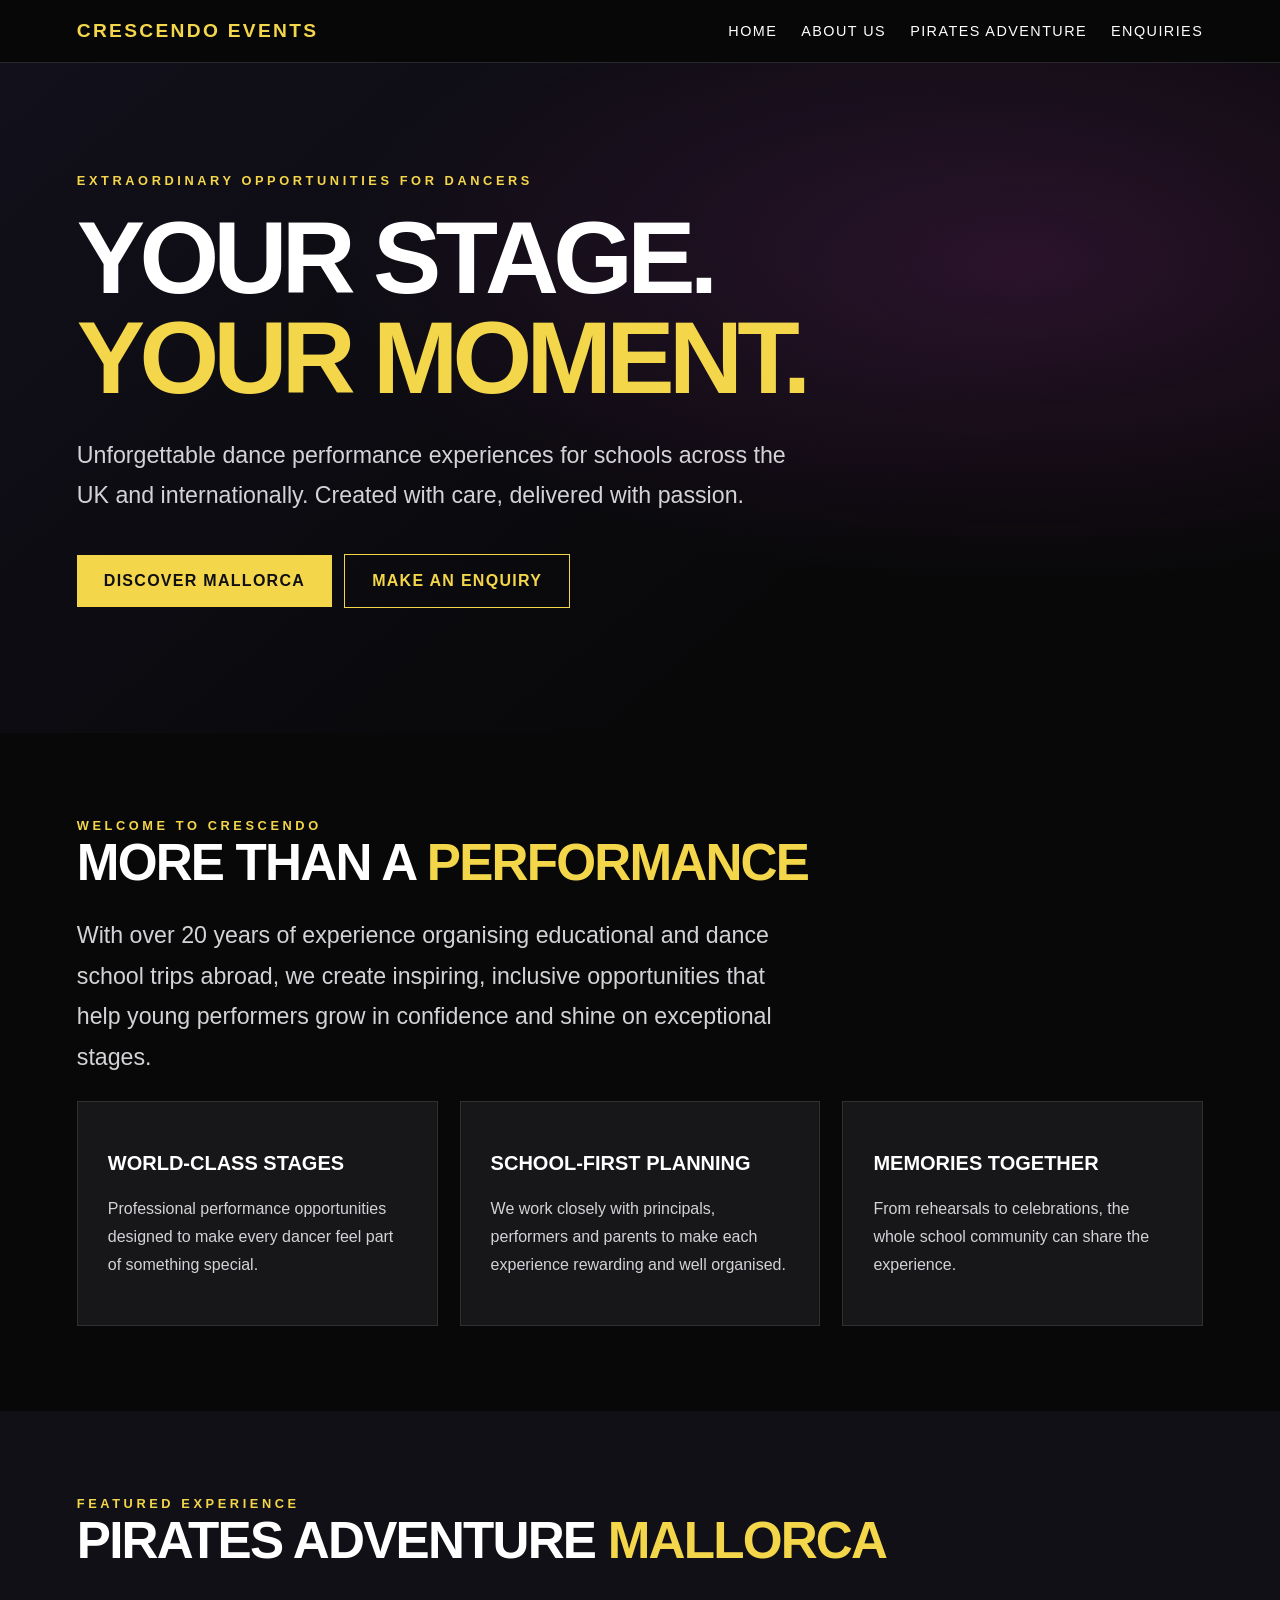
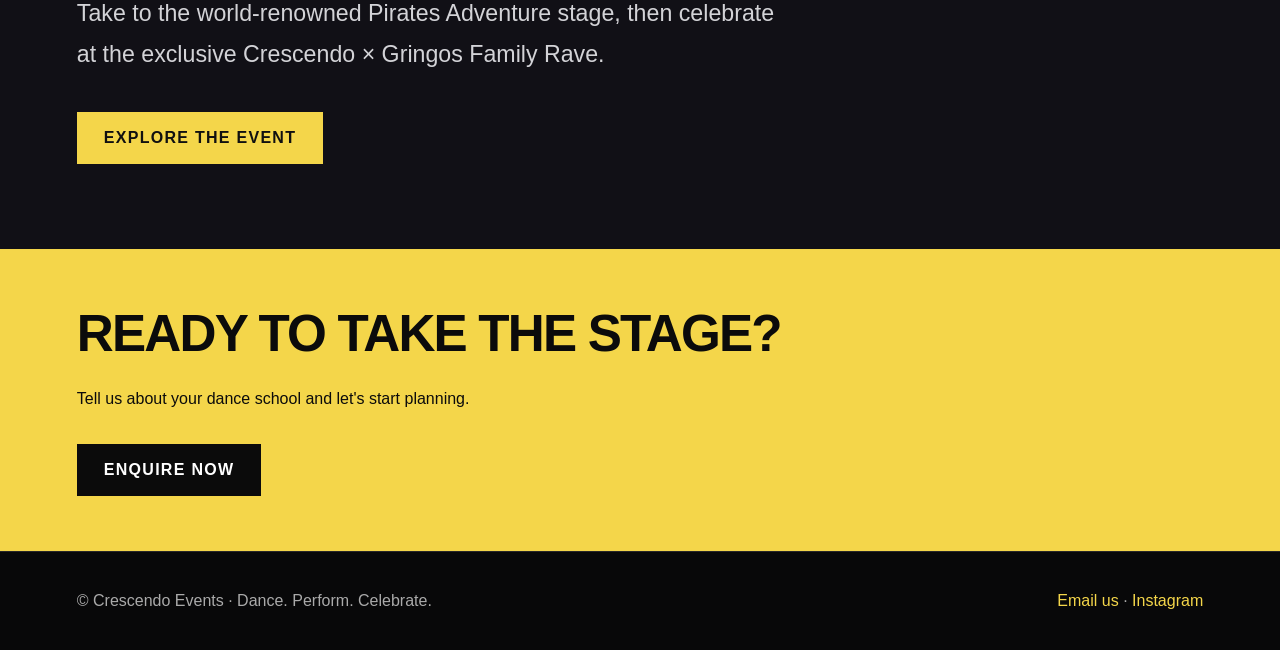
==== index.html @ 1ffa6a4c "Add Crescendo Events website: index.html" ====
<!doctype html><html lang="en"><head><meta charset="utf-8"><meta name="viewport" content="width=device-width,initial-scale=1"><meta name="description" content="Crescendo Events creates exceptional international dance performance experiences."><title>Home | Crescendo Events</title><link rel="stylesheet" href="style.css"></head><body><header><a class="brand" href="index.html">CRESCENDO EVENTS</a><nav><a href="index.html">Home</a><a href="about.html">About us</a><a href="pirates.html">Pirates Adventure</a><a href="enquiries.html">Enquiries</a></nav></header><main><div class="hero"><div class="inner"><div class="eyebrow">Extraordinary opportunities for dancers</div><h1>YOUR STAGE.<br><span class="gold">YOUR MOMENT.</span></h1><p class="lead">Unforgettable dance performance experiences for schools across the UK and internationally. Created with care, delivered with passion.</p><a class="button" href="pirates.html">Discover Mallorca</a><a class="button outline" href="enquiries.html">Make an enquiry</a></div></div><section><div class="inner"><div class="eyebrow">Welcome to Crescendo</div><h2>More than a <span class="gold">performance</span></h2><p class="lead">With over 20 years of experience organising educational and dance school trips abroad, we create inspiring, inclusive opportunities that help young performers grow in confidence and shine on exceptional stages.</p><div class="grid"><div class="tile"><h3>World-class stages</h3><p>Professional performance opportunities designed to make every dancer feel part of something special.</p></div><div class="tile"><h3>School-first planning</h3><p>We work closely with principals, performers and parents to make each experience rewarding and well organised.</p></div><div class="tile"><h3>Memories together</h3><p>From rehearsals to celebrations, the whole school community can share the experience.</p></div></div></div></section><section style="background:#111016"><div class="inner"><div class="eyebrow">Featured experience</div><h2>Pirates Adventure <span class="gold">Mallorca</span></h2><p class="lead">Take to the world-renowned Pirates Adventure stage, then celebrate at the exclusive Crescendo × Gringos Family Rave.</p><a class="button" href="pirates.html">Explore the event</a></div></section><div class="strip"><div class="inner"><h2>Ready to take the stage?</h2><p>Tell us about your dance school and let's start planning.</p><a class="button" href="enquiries.html">Enquire now</a></div></div></main><footer><span>© Crescendo Events · Dance. Perform. Celebrate.</span><span><a href="mailto:crescendoeventsinfo@gmail.com">Email us</a> · <a href="https://www.instagram.com/_crescendoevents/">Instagram</a></span></footer></body></html>
---- style.css ----
:root{--gold:#f4d64a;--bg:#080809;--card:#17171a;--muted:#b6b6bc}*{box-sizing:border-box}html{scroll-behavior:smooth}body{margin:0;background:var(--bg);color:#fff;font-family:Arial,Helvetica,sans-serif}a{color:inherit;text-decoration:none}header{position:sticky;top:0;z-index:10;background:#080809ed;border-bottom:1px solid #ffffff22;display:flex;justify-content:space-between;align-items:center;padding:20px 6%;gap:20px}header .brand{font-weight:900;letter-spacing:.12em;font-size:1.2rem;color:var(--gold)}nav{display:flex;flex-wrap:wrap;gap:24px}nav a{font-size:.9rem;text-transform:uppercase;letter-spacing:.1em}nav a:hover{color:var(--gold)}main{min-height:70vh}.hero{padding:110px 6% 125px;background:radial-gradient(ellipse at 80% 30%,#6b276b55,transparent 48%),linear-gradient(140deg,#12101b,#080809 70%)}.eyebrow{font-size:.8rem;letter-spacing:.28em;text-transform:uppercase;color:var(--gold);font-weight:700}h1{font-size:clamp(3.2rem,8vw,7rem);line-height:.98;text-transform:uppercase;letter-spacing:-.055em;margin:20px 0 26px;max-width:1000px}h2{font-size:clamp(2rem,4vw,3.6rem);text-transform:uppercase;letter-spacing:-.035em;margin:0 0 22px}h3{text-transform:uppercase;font-size:1.25rem}p{line-height:1.75;color:#d3d3d7}p.lead{font-size:clamp(1.15rem,2vw,1.45rem);max-width:720px}.gold{color:var(--gold)}.button{display:inline-block;padding:17px 27px;background:var(--gold);color:#101010;font-weight:800;text-transform:uppercase;letter-spacing:.08em;margin:15px 12px 0 0}.button.outline{background:transparent;border:1px solid var(--gold);color:var(--gold)}section{padding:85px 6%}.inner{max-width:1200px;margin:auto}.grid{display:grid;grid-template-columns:repeat(3,minmax(0,1fr));gap:22px}.grid.two{grid-template-columns:repeat(2,minmax(0,1fr))}.tile{background:var(--card);border:1px solid #ffffff1b;padding:30px;min-height:190px}.tile strong{color:var(--gold)}.strip{background:var(--gold);color:#0b0b0b;padding:55px 6%}.strip h2,.strip p{color:#0b0b0b}.strip .button{background:#0b0b0b;color:white}.muted{color:var(--muted)}footer{padding:40px 6%;border-top:1px solid #ffffff20;display:flex;justify-content:space-between;flex-wrap:wrap;gap:20px;color:#aaa}footer a{color:var(--gold)}.form{max-width:760px}.field{display:flex;flex-direction:column;gap:8px;margin:0 0 22px}.field label{font-weight:bold}.field input,.field select,.field textarea{background:#18181b;border:1px solid #5a5a5f;border-radius:0;padding:15px;color:white;font:inherit;width:100%}.field textarea{min-height:140px}.small{font-size:.85rem}.step{font-size:2.2rem;color:var(--gold);font-weight:900}details{padding:20px 0;border-bottom:1px solid #ffffff30}summary{cursor:pointer;font-weight:700}details p{margin-bottom:0}@media(max-width:750px){header{display:block;padding:18px 5%}nav{margin-top:18px;gap:14px}nav a{font-size:.75rem}.hero{padding:80px 5%}section{padding:65px 5%}.grid,.grid.two{grid-template-columns:1fr}h1{font-size:3.5rem}}
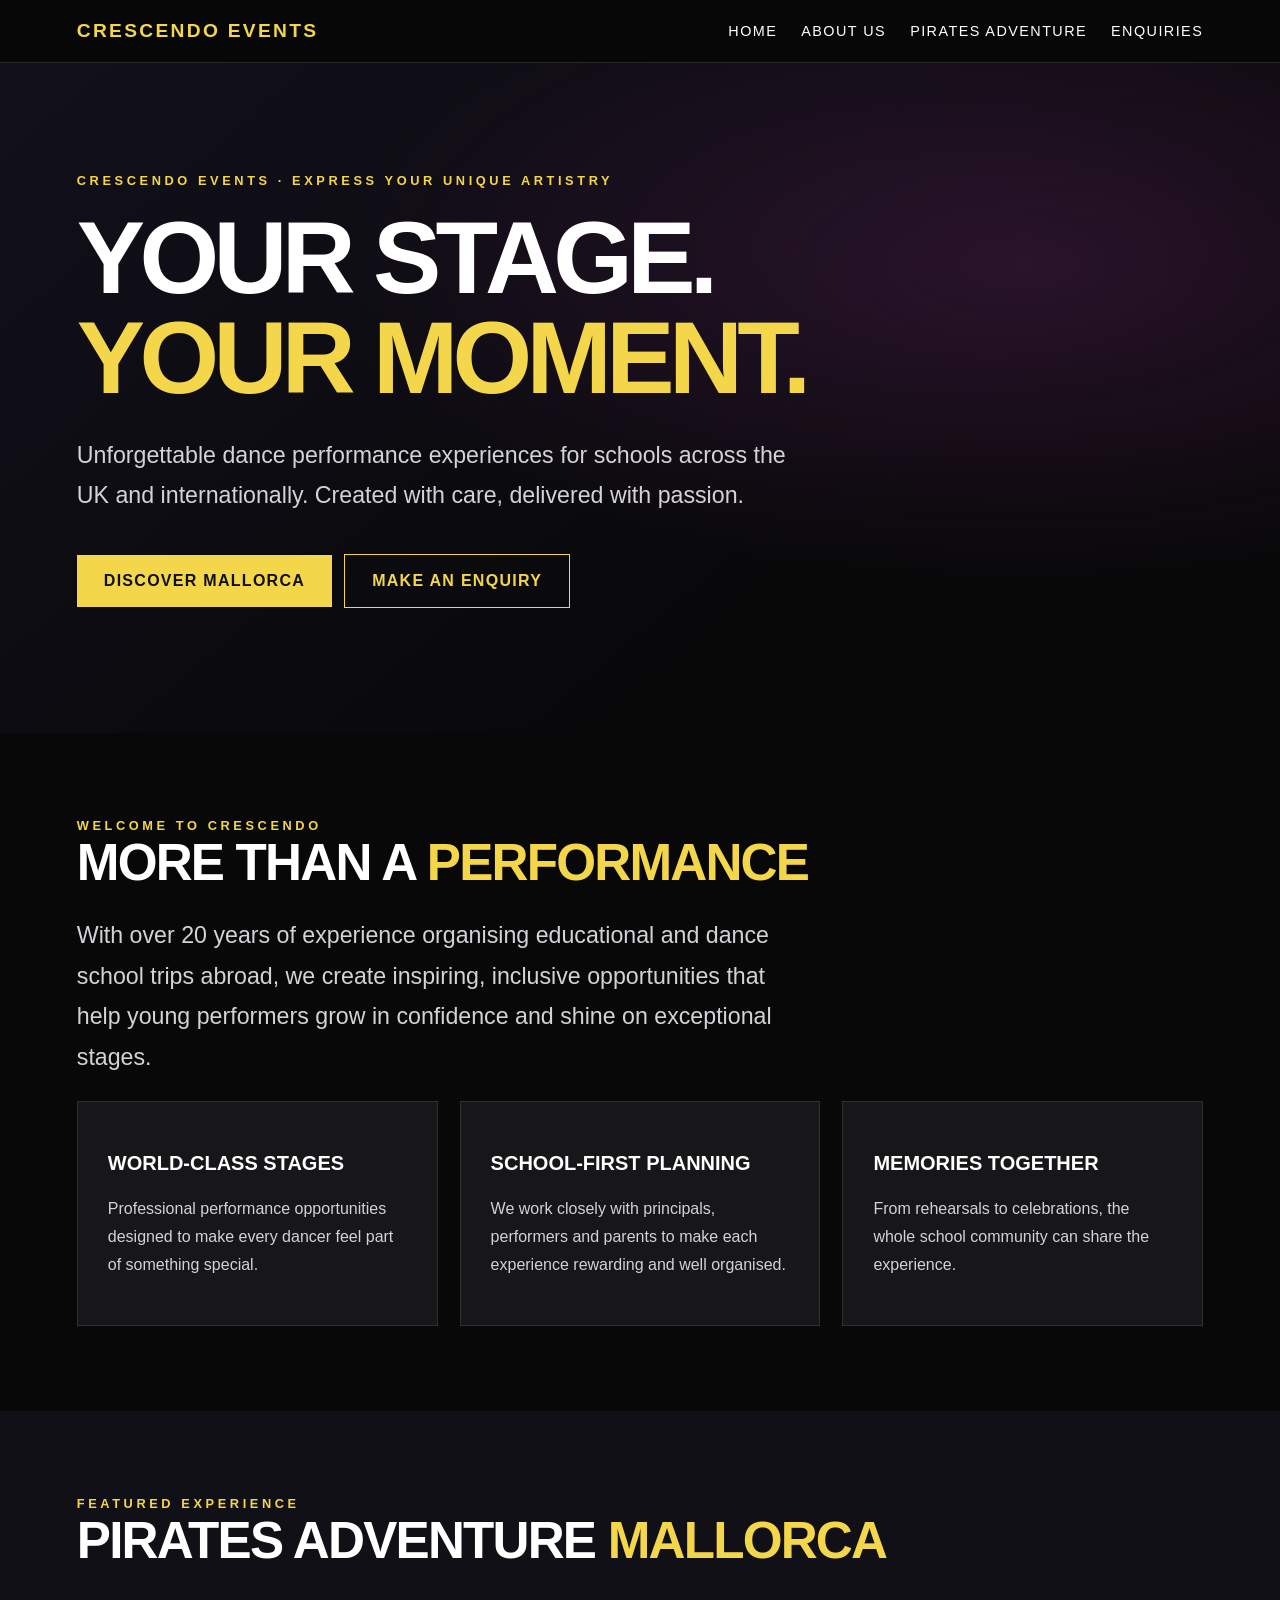
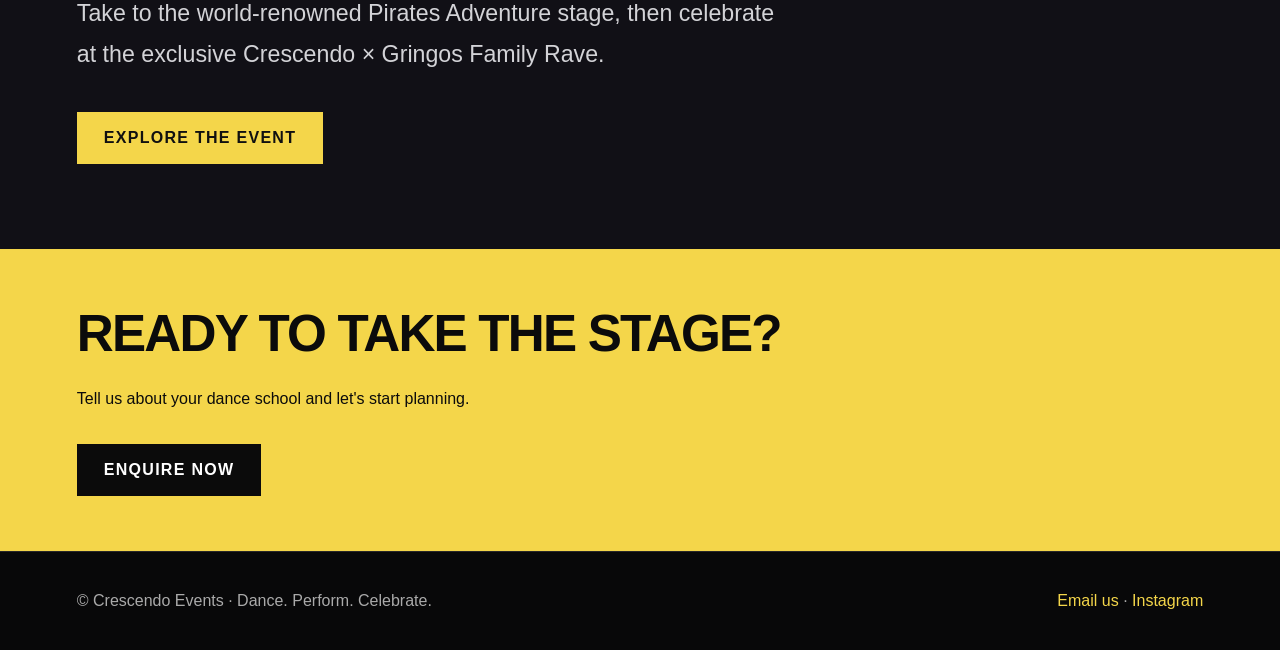
==== commit 7db2337c: "Polish Crescendo Events visual design and prepare original photography" ====
--- a/index.html
+++ b/index.html
@@ -1 +1 @@
-<!doctype html><html lang="en"><head><meta charset="utf-8"><meta name="viewport" content="width=device-width,initial-scale=1"><meta name="description" content="Crescendo Events creates exceptional international dance performance experiences."><title>Home | Crescendo Events</title><link rel="stylesheet" href="style.css"></head><body><header><a class="brand" href="index.html">CRESCENDO EVENTS</a><nav><a href="index.html">Home</a><a href="about.html">About us</a><a href="pirates.html">Pirates Adventure</a><a href="enquiries.html">Enquiries</a></nav></header><main><div class="hero"><div class="inner"><div class="eyebrow">Extraordinary opportunities for dancers</div><h1>YOUR STAGE.<br><span class="gold">YOUR MOMENT.</span></h1><p class="lead">Unforgettable dance performance experiences for schools across the UK and internationally. Created with care, delivered with passion.</p><a class="button" href="pirates.html">Discover Mallorca</a><a class="button outline" href="enquiries.html">Make an enquiry</a></div></div><section><div class="inner"><div class="eyebrow">Welcome to Crescendo</div><h2>More than a <span class="gold">performance</span></h2><p class="lead">With over 20 years of experience organising educational and dance school trips abroad, we create inspiring, inclusive opportunities that help young performers grow in confidence and shine on exceptional stages.</p><div class="grid"><div class="tile"><h3>World-class stages</h3><p>Professional performance opportunities designed to make every dancer feel part of something special.</p></div><div class="tile"><h3>School-first planning</h3><p>We work closely with principals, performers and parents to make each experience rewarding and well organised.</p></div><div class="tile"><h3>Memories together</h3><p>From rehearsals to celebrations, the whole school community can share the experience.</p></div></div></div></section><section style="background:#111016"><div class="inner"><div class="eyebrow">Featured experience</div><h2>Pirates Adventure <span class="gold">Mallorca</span></h2><p class="lead">Take to the world-renowned Pirates Adventure stage, then celebrate at the exclusive Crescendo × Gringos Family Rave.</p><a class="button" href="pirates.html">Explore the event</a></div></section><div class="strip"><div class="inner"><h2>Ready to take the stage?</h2><p>Tell us about your dance school and let's start planning.</p><a class="button" href="enquiries.html">Enquire now</a></div></div></main><footer><span>© Crescendo Events · Dance. Perform. Celebrate.</span><span><a href="mailto:crescendoeventsinfo@gmail.com">Email us</a> · <a href="https://www.instagram.com/_crescendoevents/">Instagram</a></span></footer></body></html>+<!doctype html><html lang="en"><head><meta charset="utf-8"><meta name="viewport" content="width=device-width,initial-scale=1"><meta name="description" content="Crescendo Events creates exceptional international dance performance experiences."><title>Home | Crescendo Events</title><link rel="stylesheet" href="style.css"></head><body><header><a class="brand" href="index.html">CRESCENDO EVENTS</a><nav><a href="index.html">Home</a><a href="about.html">About us</a><a href="pirates.html">Pirates Adventure</a><a href="enquiries.html">Enquiries</a></nav></header><main><div class="hero hero-home"><div class="hero-image" aria-hidden="true"></div><div class="inner"><div class="eyebrow">Crescendo Events · Express your unique artistry</div><h1>YOUR STAGE.<br><span class="gold">YOUR MOMENT.</span></h1><p class="lead">Unforgettable dance performance experiences for schools across the UK and internationally. Created with care, delivered with passion.</p><a class="button" href="pirates.html">Discover Mallorca</a><a class="button outline" href="enquiries.html">Make an enquiry</a></div></div><section><div class="inner"><div class="eyebrow">Welcome to Crescendo</div><h2>More than a <span class="gold">performance</span></h2><p class="lead">With over 20 years of experience organising educational and dance school trips abroad, we create inspiring, inclusive opportunities that help young performers grow in confidence and shine on exceptional stages.</p><div class="grid"><div class="tile"><h3>World-class stages</h3><p>Professional performance opportunities designed to make every dancer feel part of something special.</p></div><div class="tile"><h3>School-first planning</h3><p>We work closely with principals, performers and parents to make each experience rewarding and well organised.</p></div><div class="tile"><h3>Memories together</h3><p>From rehearsals to celebrations, the whole school community can share the experience.</p></div></div></div></section><section style="background:#111016"><div class="inner"><div class="eyebrow">Featured experience</div><h2>Pirates Adventure <span class="gold">Mallorca</span></h2><p class="lead">Take to the world-renowned Pirates Adventure stage, then celebrate at the exclusive Crescendo × Gringos Family Rave.</p><a class="button" href="pirates.html">Explore the event</a></div></section><div class="strip"><div class="inner"><h2>Ready to take the stage?</h2><p>Tell us about your dance school and let's start planning.</p><a class="button" href="enquiries.html">Enquire now</a></div></div></main><footer><span>© Crescendo Events · Dance. Perform. Celebrate.</span><span><a href="mailto:crescendoeventsinfo@gmail.com">Email us</a> · <a href="https://www.instagram.com/_crescendoevents/">Instagram</a></span></footer></body></html>
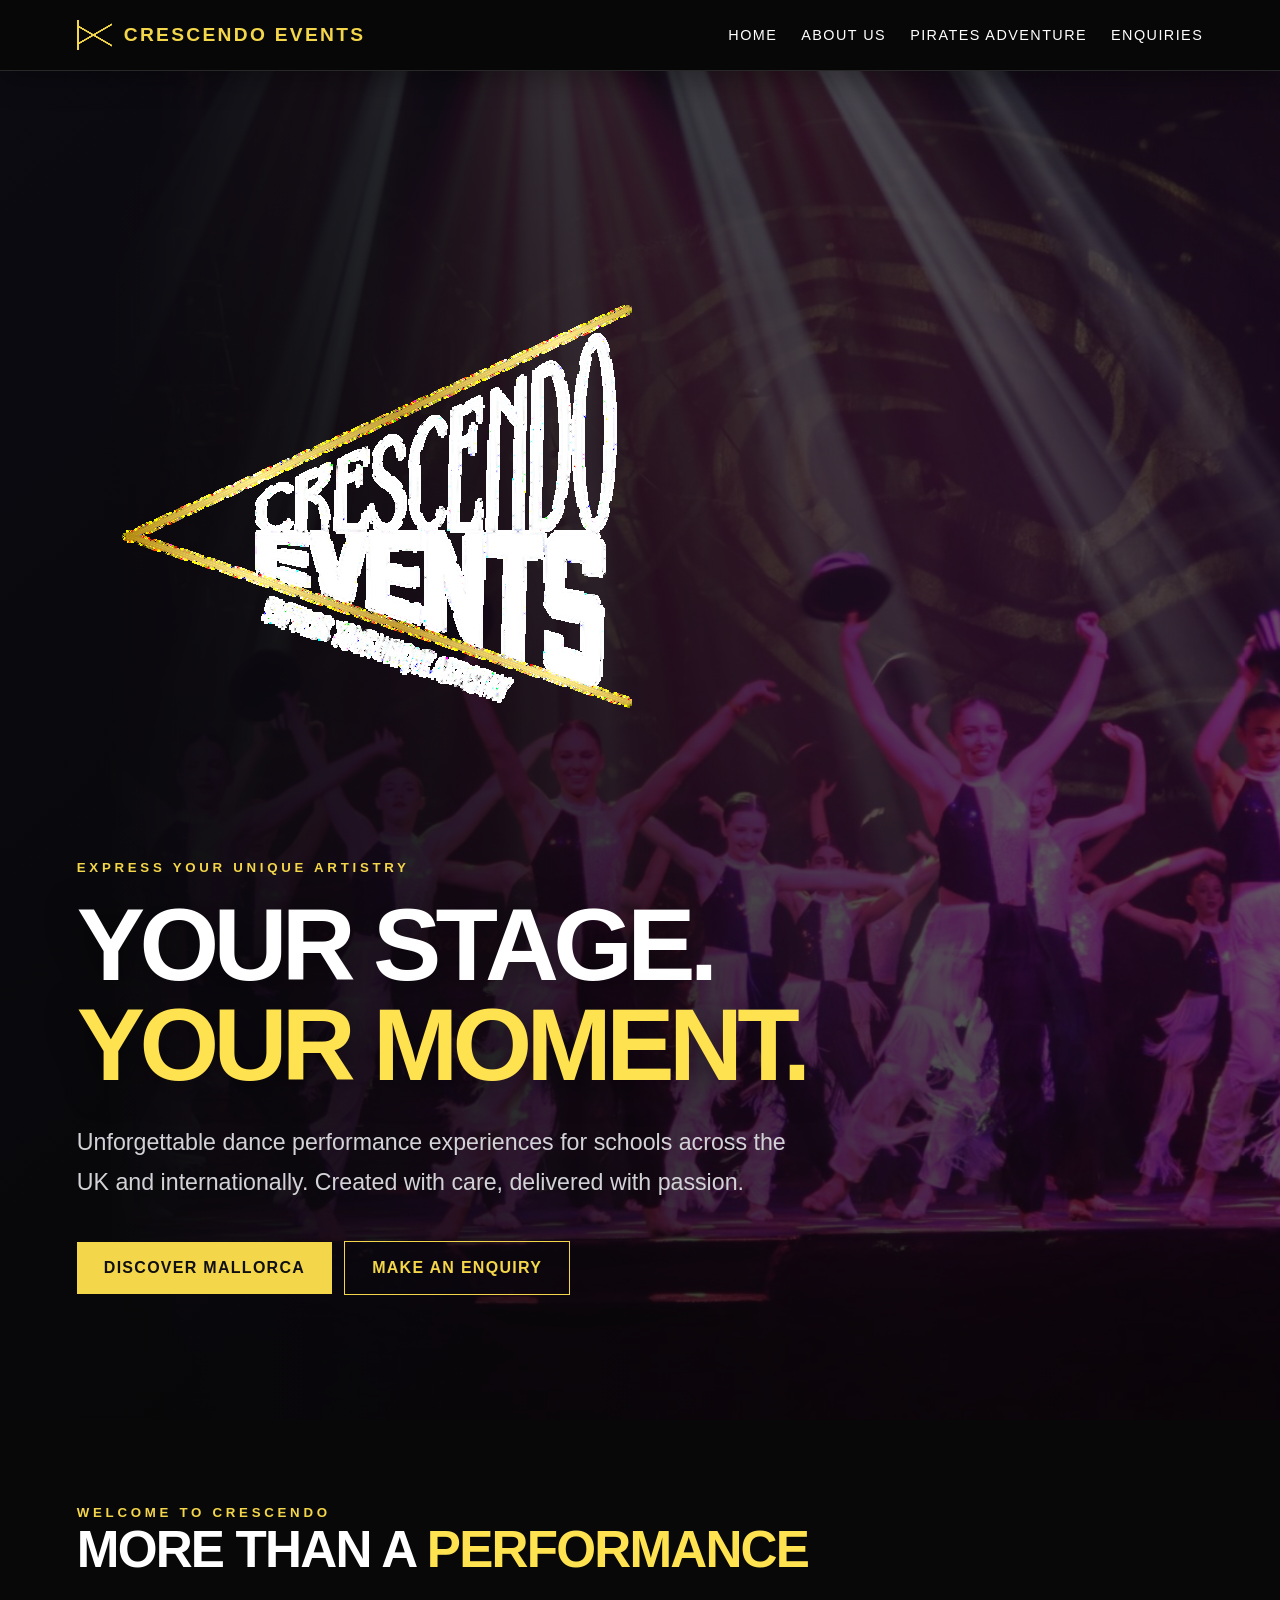
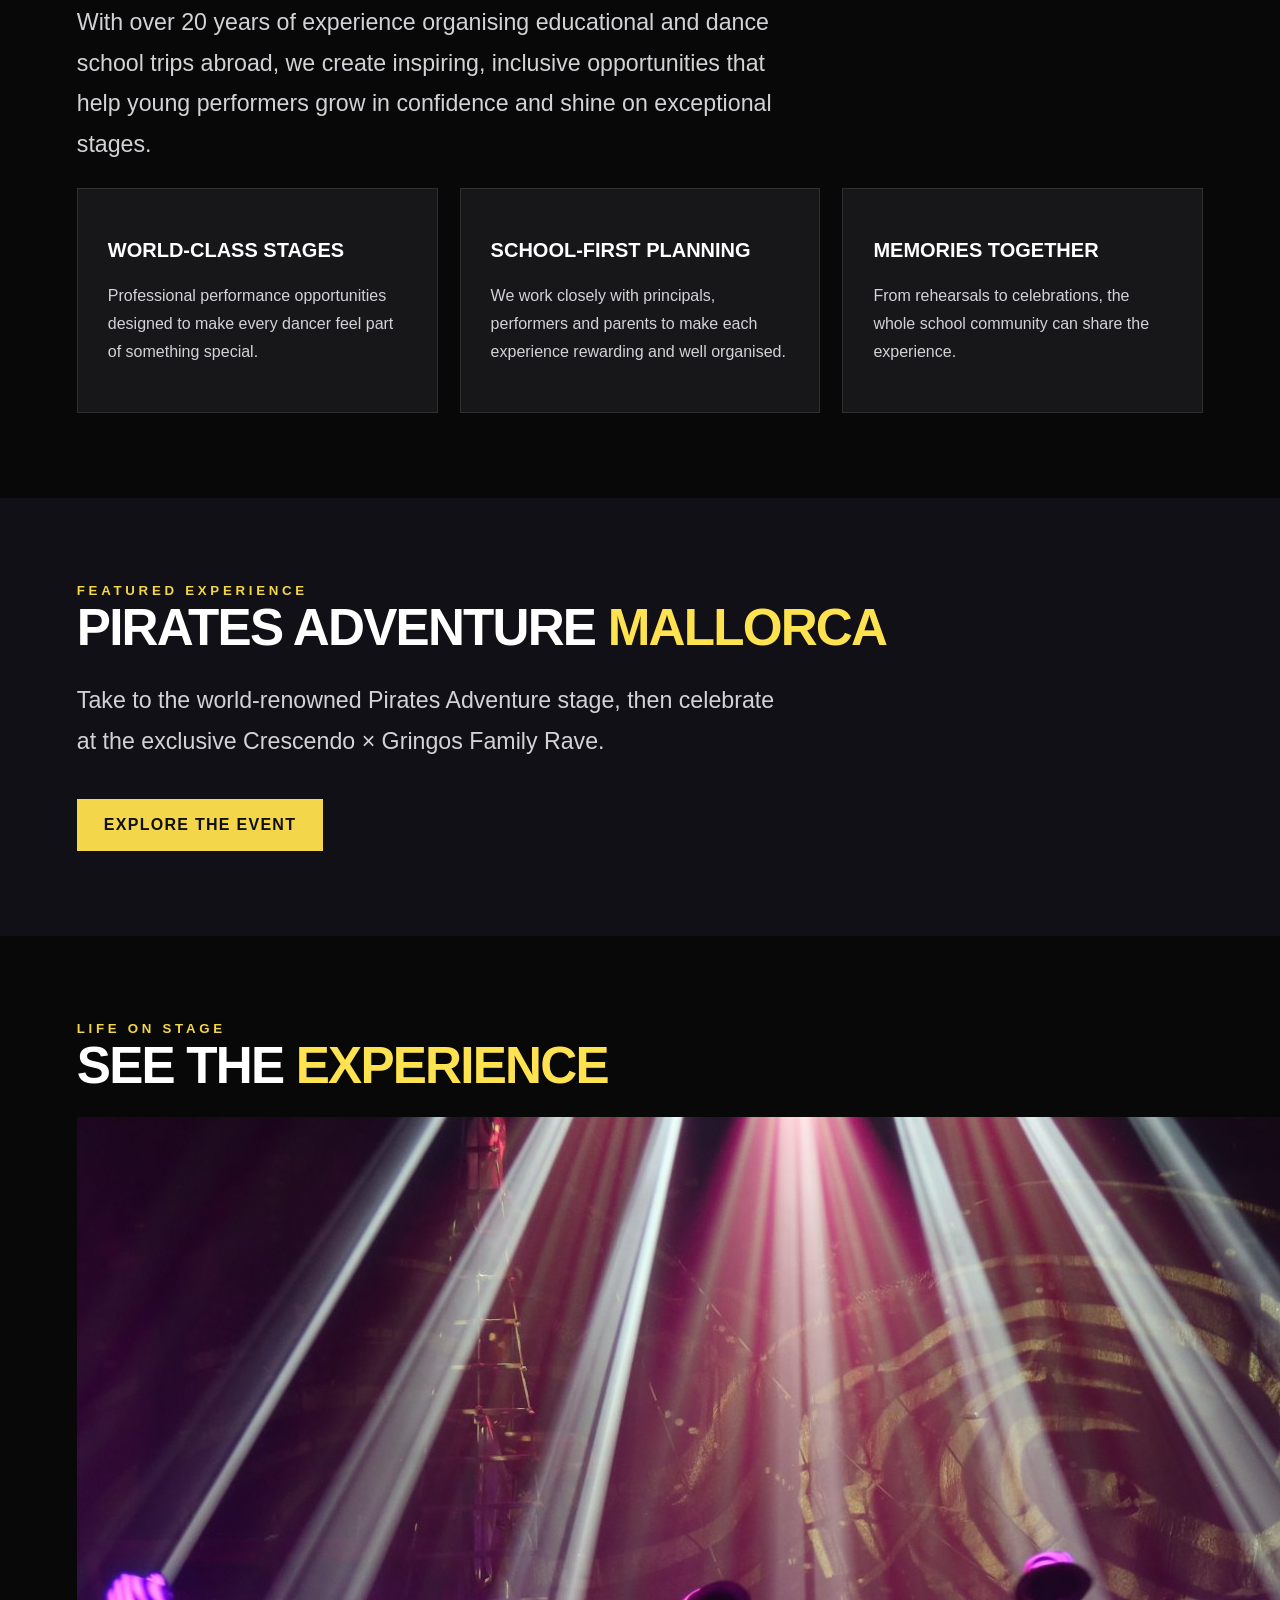
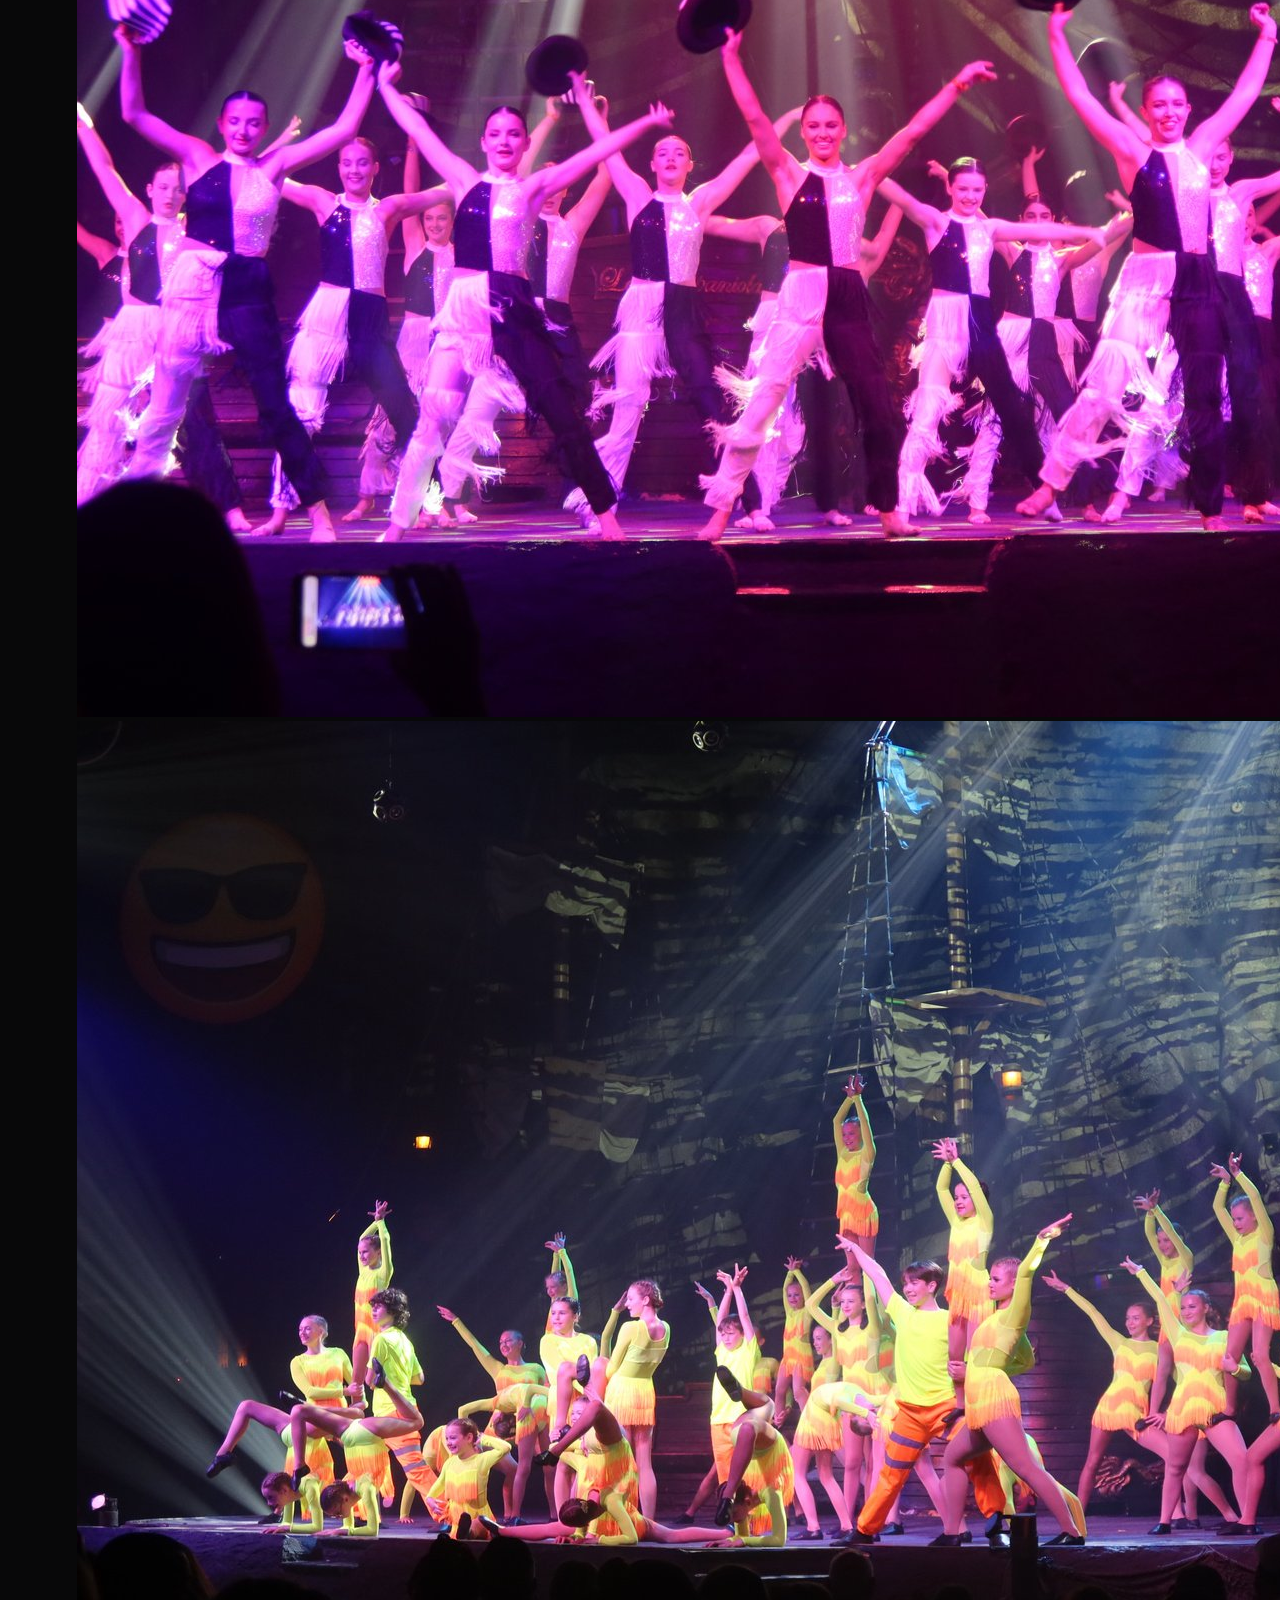
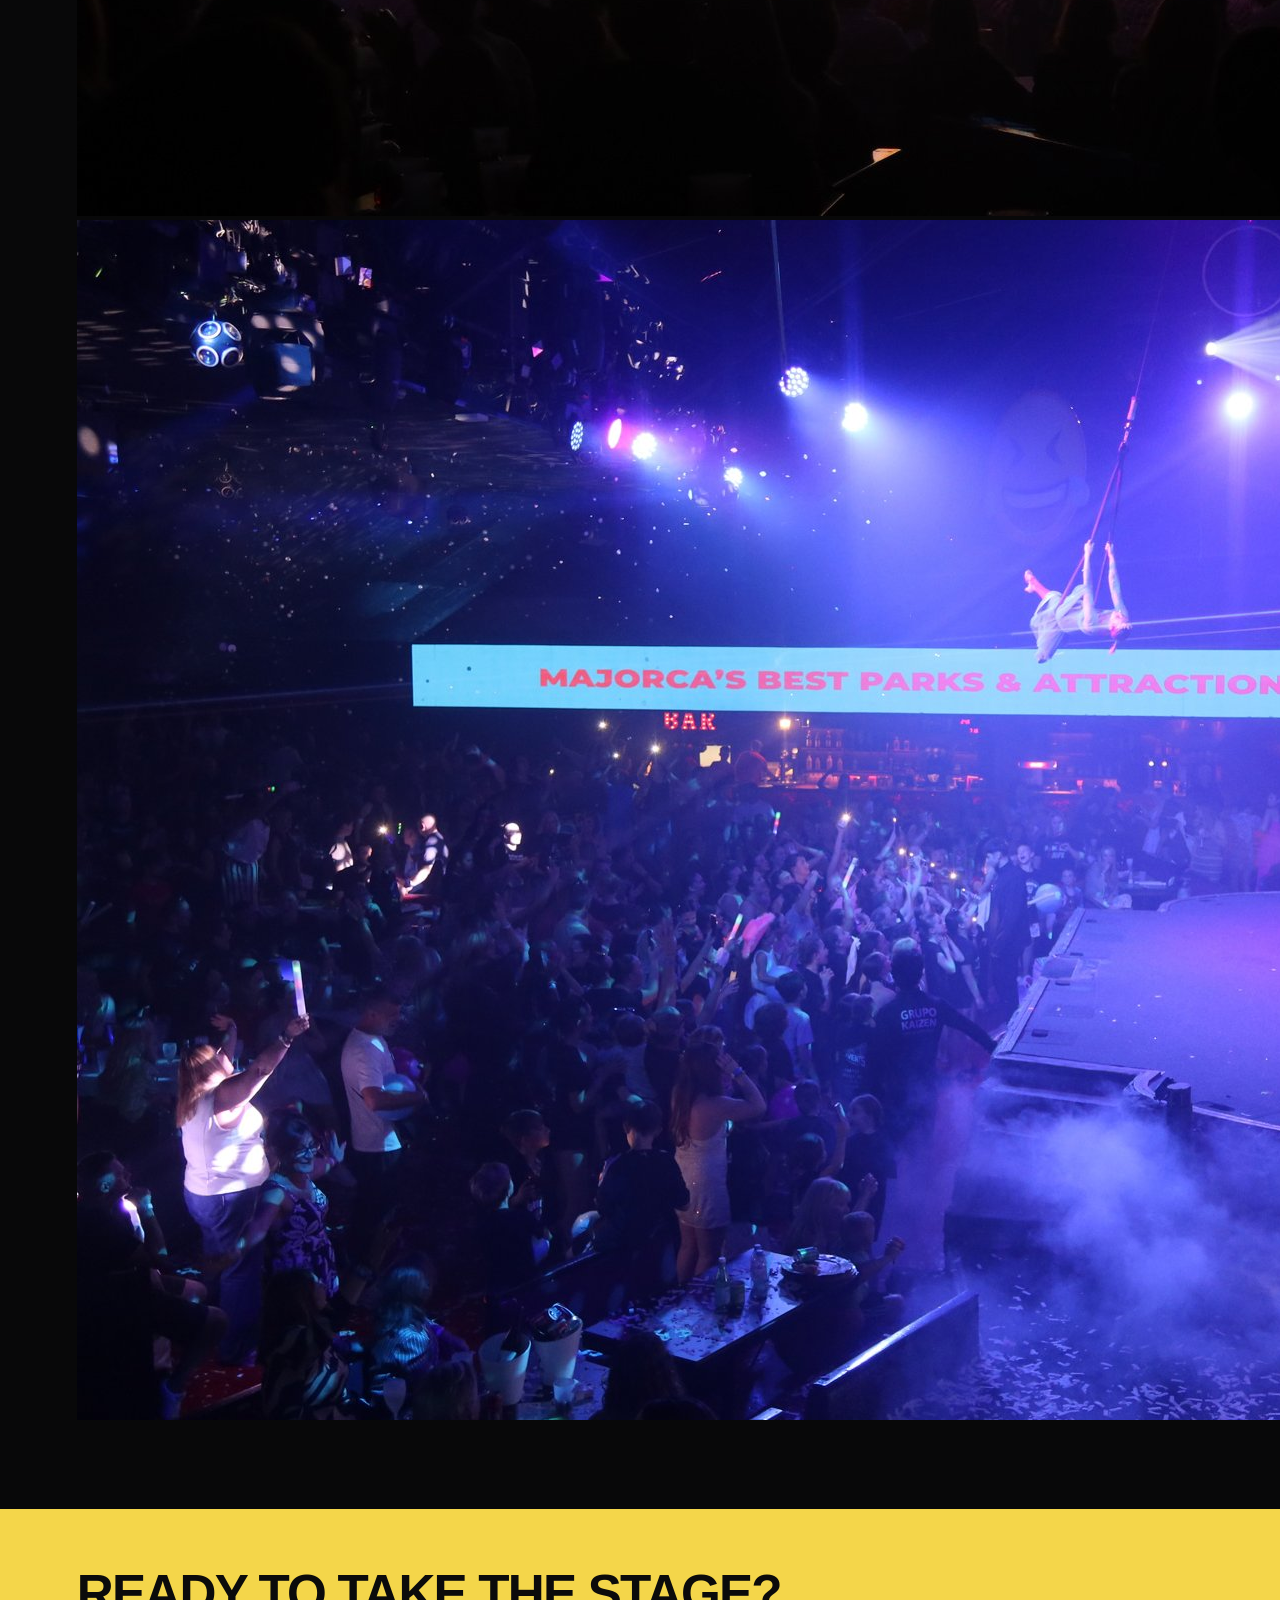
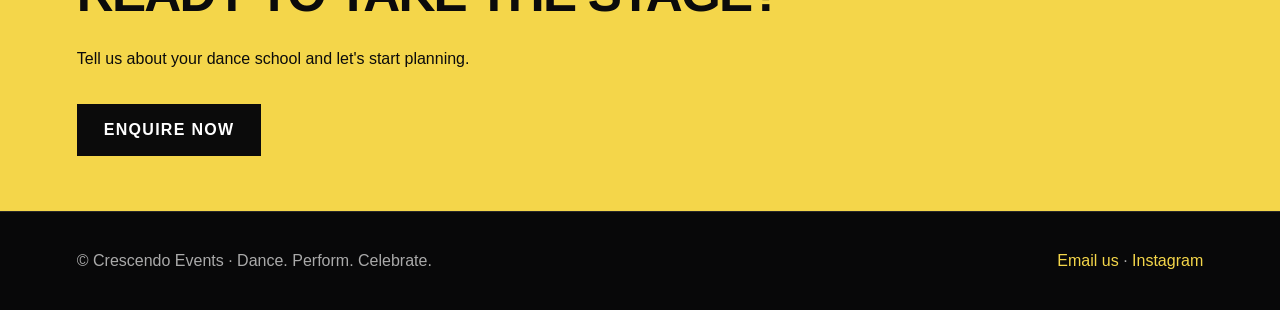
==== commit b8364714: "Integrate uploaded Crescendo logo and original event photography" ====
--- a/index.html
+++ b/index.html
@@ -1 +1 @@
-<!doctype html><html lang="en"><head><meta charset="utf-8"><meta name="viewport" content="width=device-width,initial-scale=1"><meta name="description" content="Crescendo Events creates exceptional international dance performance experiences."><title>Home | Crescendo Events</title><link rel="stylesheet" href="style.css"></head><body><header><a class="brand" href="index.html">CRESCENDO EVENTS</a><nav><a href="index.html">Home</a><a href="about.html">About us</a><a href="pirates.html">Pirates Adventure</a><a href="enquiries.html">Enquiries</a></nav></header><main><div class="hero hero-home"><div class="hero-image" aria-hidden="true"></div><div class="inner"><div class="eyebrow">Crescendo Events · Express your unique artistry</div><h1>YOUR STAGE.<br><span class="gold">YOUR MOMENT.</span></h1><p class="lead">Unforgettable dance performance experiences for schools across the UK and internationally. Created with care, delivered with passion.</p><a class="button" href="pirates.html">Discover Mallorca</a><a class="button outline" href="enquiries.html">Make an enquiry</a></div></div><section><div class="inner"><div class="eyebrow">Welcome to Crescendo</div><h2>More than a <span class="gold">performance</span></h2><p class="lead">With over 20 years of experience organising educational and dance school trips abroad, we create inspiring, inclusive opportunities that help young performers grow in confidence and shine on exceptional stages.</p><div class="grid"><div class="tile"><h3>World-class stages</h3><p>Professional performance opportunities designed to make every dancer feel part of something special.</p></div><div class="tile"><h3>School-first planning</h3><p>We work closely with principals, performers and parents to make each experience rewarding and well organised.</p></div><div class="tile"><h3>Memories together</h3><p>From rehearsals to celebrations, the whole school community can share the experience.</p></div></div></div></section><section style="background:#111016"><div class="inner"><div class="eyebrow">Featured experience</div><h2>Pirates Adventure <span class="gold">Mallorca</span></h2><p class="lead">Take to the world-renowned Pirates Adventure stage, then celebrate at the exclusive Crescendo × Gringos Family Rave.</p><a class="button" href="pirates.html">Explore the event</a></div></section><div class="strip"><div class="inner"><h2>Ready to take the stage?</h2><p>Tell us about your dance school and let's start planning.</p><a class="button" href="enquiries.html">Enquire now</a></div></div></main><footer><span>© Crescendo Events · Dance. Perform. Celebrate.</span><span><a href="mailto:crescendoeventsinfo@gmail.com">Email us</a> · <a href="https://www.instagram.com/_crescendoevents/">Instagram</a></span></footer></body></html>+<!doctype html><html lang="en"><head><meta charset="utf-8"><meta name="viewport" content="width=device-width,initial-scale=1"><meta name="description" content="Crescendo Events creates exceptional international dance performance experiences."><title>Home | Crescendo Events</title><link rel="stylesheet" href="style.css"></head><body><header><a class="brand" href="index.html">CRESCENDO EVENTS</a><nav><a href="index.html">Home</a><a href="about.html">About us</a><a href="pirates.html">Pirates Adventure</a><a href="enquiries.html">Enquiries</a></nav></header><main><div class="hero hero-home"><div class="hero-image" aria-hidden="true"></div><div class="inner"><img class="brand-mark" src="assets/crescendo-logo.png" alt="Crescendo Events logo"><div class="eyebrow">Express your unique artistry</div><h1>YOUR STAGE.<br><span class="gold">YOUR MOMENT.</span></h1><p class="lead">Unforgettable dance performance experiences for schools across the UK and internationally. Created with care, delivered with passion.</p><a class="button" href="pirates.html">Discover Mallorca</a><a class="button outline" href="enquiries.html">Make an enquiry</a></div></div><section><div class="inner"><div class="eyebrow">Welcome to Crescendo</div><h2>More than a <span class="gold">performance</span></h2><p class="lead">With over 20 years of experience organising educational and dance school trips abroad, we create inspiring, inclusive opportunities that help young performers grow in confidence and shine on exceptional stages.</p><div class="grid"><div class="tile"><h3>World-class stages</h3><p>Professional performance opportunities designed to make every dancer feel part of something special.</p></div><div class="tile"><h3>School-first planning</h3><p>We work closely with principals, performers and parents to make each experience rewarding and well organised.</p></div><div class="tile"><h3>Memories together</h3><p>From rehearsals to celebrations, the whole school community can share the experience.</p></div></div></div></section><section style="background:#111016"><div class="inner"><div class="eyebrow">Featured experience</div><h2>Pirates Adventure <span class="gold">Mallorca</span></h2><p class="lead">Take to the world-renowned Pirates Adventure stage, then celebrate at the exclusive Crescendo × Gringos Family Rave.</p><a class="button" href="pirates.html">Explore the event</a></div></section><section><div class="inner"><div class="eyebrow">Life on stage</div><h2>See the <span class="gold">experience</span></h2><div class="photo-grid"><img class="event-photo" src="assets/performance-stage.jpg" alt="Dance stage performance"><img class="event-photo" src="assets/stage-show.jpg" alt="Performers on stage"><img class="event-photo" src="assets/family-rave.jpg" alt="After-show celebration"></div></div></section><div class="strip"><div class="inner"><h2>Ready to take the stage?</h2><p>Tell us about your dance school and let's start planning.</p><a class="button" href="enquiries.html">Enquire now</a></div></div></main><footer><span>© Crescendo Events · Dance. Perform. Celebrate.</span><span><a href="mailto:crescendoeventsinfo@gmail.com">Email us</a> · <a href="https://www.instagram.com/_crescendoevents/">Instagram</a></span></footer></body></html>
--- a/style.css
+++ b/style.css
@@ -1 +1,3 @@
-:root{--gold:#f4d64a;--bg:#080809;--card:#17171a;--muted:#b6b6bc}*{box-sizing:border-box}html{scroll-behavior:smooth}body{margin:0;background:var(--bg);color:#fff;font-family:Arial,Helvetica,sans-serif}a{color:inherit;text-decoration:none}header{position:sticky;top:0;z-index:10;background:#080809ed;border-bottom:1px solid #ffffff22;display:flex;justify-content:space-between;align-items:center;padding:20px 6%;gap:20px}header .brand{font-weight:900;letter-spacing:.12em;font-size:1.2rem;color:var(--gold)}nav{display:flex;flex-wrap:wrap;gap:24px}nav a{font-size:.9rem;text-transform:uppercase;letter-spacing:.1em}nav a:hover{color:var(--gold)}main{min-height:70vh}.hero{padding:110px 6% 125px;background:radial-gradient(ellipse at 80% 30%,#6b276b55,transparent 48%),linear-gradient(140deg,#12101b,#080809 70%)}.eyebrow{font-size:.8rem;letter-spacing:.28em;text-transform:uppercase;color:var(--gold);font-weight:700}h1{font-size:clamp(3.2rem,8vw,7rem);line-height:.98;text-transform:uppercase;letter-spacing:-.055em;margin:20px 0 26px;max-width:1000px}h2{font-size:clamp(2rem,4vw,3.6rem);text-transform:uppercase;letter-spacing:-.035em;margin:0 0 22px}h3{text-transform:uppercase;font-size:1.25rem}p{line-height:1.75;color:#d3d3d7}p.lead{font-size:clamp(1.15rem,2vw,1.45rem);max-width:720px}.gold{color:var(--gold)}.button{display:inline-block;padding:17px 27px;background:var(--gold);color:#101010;font-weight:800;text-transform:uppercase;letter-spacing:.08em;margin:15px 12px 0 0}.button.outline{background:transparent;border:1px solid var(--gold);color:var(--gold)}section{padding:85px 6%}.inner{max-width:1200px;margin:auto}.grid{display:grid;grid-template-columns:repeat(3,minmax(0,1fr));gap:22px}.grid.two{grid-template-columns:repeat(2,minmax(0,1fr))}.tile{background:var(--card);border:1px solid #ffffff1b;padding:30px;min-height:190px}.tile strong{color:var(--gold)}.strip{background:var(--gold);color:#0b0b0b;padding:55px 6%}.strip h2,.strip p{color:#0b0b0b}.strip .button{background:#0b0b0b;color:white}.muted{color:var(--muted)}footer{padding:40px 6%;border-top:1px solid #ffffff20;display:flex;justify-content:space-between;flex-wrap:wrap;gap:20px;color:#aaa}footer a{color:var(--gold)}.form{max-width:760px}.field{display:flex;flex-direction:column;gap:8px;margin:0 0 22px}.field label{font-weight:bold}.field input,.field select,.field textarea{background:#18181b;border:1px solid #5a5a5f;border-radius:0;padding:15px;color:white;font:inherit;width:100%}.field textarea{min-height:140px}.small{font-size:.85rem}.step{font-size:2.2rem;color:var(--gold);font-weight:900}details{padding:20px 0;border-bottom:1px solid #ffffff30}summary{cursor:pointer;font-weight:700}details p{margin-bottom:0}@media(max-width:750px){header{display:block;padding:18px 5%}nav{margin-top:18px;gap:14px}nav a{font-size:.75rem}.hero{padding:80px 5%}section{padding:65px 5%}.grid,.grid.two{grid-template-columns:1fr}h1{font-size:3.5rem}}+:root{--gold:#f4d64a;--bg:#080809;--card:#17171a;--muted:#b6b6bc}*{box-sizing:border-box}html{scroll-behavior:smooth}body{margin:0;background:var(--bg);color:#fff;font-family:Arial,Helvetica,sans-serif}a{color:inherit;text-decoration:none}header{position:sticky;top:0;z-index:10;background:#080809ed;border-bottom:1px solid #ffffff22;display:flex;justify-content:space-between;align-items:center;padding:20px 6%;gap:20px}header .brand{font-weight:900;letter-spacing:.12em;font-size:1.2rem;color:var(--gold)}nav{display:flex;flex-wrap:wrap;gap:24px}nav a{font-size:.9rem;text-transform:uppercase;letter-spacing:.1em}nav a:hover{color:var(--gold)}main{min-height:70vh}.hero{padding:110px 6% 125px;background:radial-gradient(ellipse at 80% 30%,#6b276b55,transparent 48%),linear-gradient(140deg,#12101b,#080809 70%)}.eyebrow{font-size:.8rem;letter-spacing:.28em;text-transform:uppercase;color:var(--gold);font-weight:700}h1{font-size:clamp(3.2rem,8vw,7rem);line-height:.98;text-transform:uppercase;letter-spacing:-.055em;margin:20px 0 26px;max-width:1000px}h2{font-size:clamp(2rem,4vw,3.6rem);text-transform:uppercase;letter-spacing:-.035em;margin:0 0 22px}h3{text-transform:uppercase;font-size:1.25rem}p{line-height:1.75;color:#d3d3d7}p.lead{font-size:clamp(1.15rem,2vw,1.45rem);max-width:720px}.gold{color:var(--gold)}.button{display:inline-block;padding:17px 27px;background:var(--gold);color:#101010;font-weight:800;text-transform:uppercase;letter-spacing:.08em;margin:15px 12px 0 0}.button.outline{background:transparent;border:1px solid var(--gold);color:var(--gold)}section{padding:85px 6%}.inner{max-width:1200px;margin:auto}.grid{display:grid;grid-template-columns:repeat(3,minmax(0,1fr));gap:22px}.grid.two{grid-template-columns:repeat(2,minmax(0,1fr))}.tile{background:var(--card);border:1px solid #ffffff1b;padding:30px;min-height:190px}.tile strong{color:var(--gold)}.strip{background:var(--gold);color:#0b0b0b;padding:55px 6%}.strip h2,.strip p{color:#0b0b0b}.strip .button{background:#0b0b0b;color:white}.muted{color:var(--muted)}footer{padding:40px 6%;border-top:1px solid #ffffff20;display:flex;justify-content:space-between;flex-wrap:wrap;gap:20px;color:#aaa}footer a{color:var(--gold)}.form{max-width:760px}.field{display:flex;flex-direction:column;gap:8px;margin:0 0 22px}.field label{font-weight:bold}.field input,.field select,.field textarea{background:#18181b;border:1px solid #5a5a5f;border-radius:0;padding:15px;color:white;font:inherit;width:100%}.field textarea{min-height:140px}.small{font-size:.85rem}.step{font-size:2.2rem;color:var(--gold);font-weight:900}details{padding:20px 0;border-bottom:1px solid #ffffff30}summary{cursor:pointer;font-weight:700}details p{margin-bottom:0}@media(max-width:750px){header{display:block;padding:18px 5%}nav{margin-top:18px;gap:14px}nav a{font-size:.75rem}.hero{padding:80px 5%}section{padding:65px 5%}.grid,.grid.two{grid-template-columns:1fr}h1{font-size:3.5rem}}
+/* Enhanced theatrical brand treatment; photography loads when PDF assets are uploaded. */
+header{backdrop-filter:blur(16px);box-shadow:0 8px 30px #0005}.brand{display:flex;align-items:center;gap:12px}.brand:before{content:"";width:33px;height:30px;display:inline-block;background:linear-gradient(150deg,transparent 45%,#f4d64a 46% 49%,transparent 50%),linear-gradient(30deg,transparent 45%,#f4d64a 46% 49%,transparent 50%);border-left:2px solid var(--gold)}.hero{position:relative;overflow:hidden;isolation:isolate;min-height:580px;display:flex;align-items:center}.hero .inner{position:relative;z-index:2;width:100%}.hero-image{position:absolute;z-index:-1;inset:0;background-size:cover;background-position:center;opacity:.48;transform:scale(1.04);animation:reveal 1.6s ease-out both}.hero-home .hero-image{background-image:linear-gradient(90deg,#080809 10%,#08080977 62%,#08080944),url('assets/performance-stage.jpg')}.hero-pirates .hero-image{background-image:linear-gradient(90deg,#080809 10%,#08080977 65%,#08080944),url('assets/pirates-stage.jpg')}.hero-about .hero-image{background-image:linear-gradient(90deg,#080809 10%,#08080988 65%,#08080955),url('assets/dancer.jpg')}@keyframes reveal{from{opacity:0;transform:scale(1.1)}to{opacity:.48;transform:scale(1.04)}}.tile{transition:transform .25s,border-color .25s}.tile:hover{transform:translateY(-5px);border-color:#f4d64a88}.button{transition:transform .2s,filter .2s}.button:hover{transform:translateY(-3px);filter:brightness(1.08)}.hero h1{text-shadow:0 5px 35px #0008}.eyebrow{font-size:.83rem}.gold{color:#ffe24f}@media(prefers-reduced-motion:reduce){.hero-image,.tile,.button{animation:none;transition:none}}
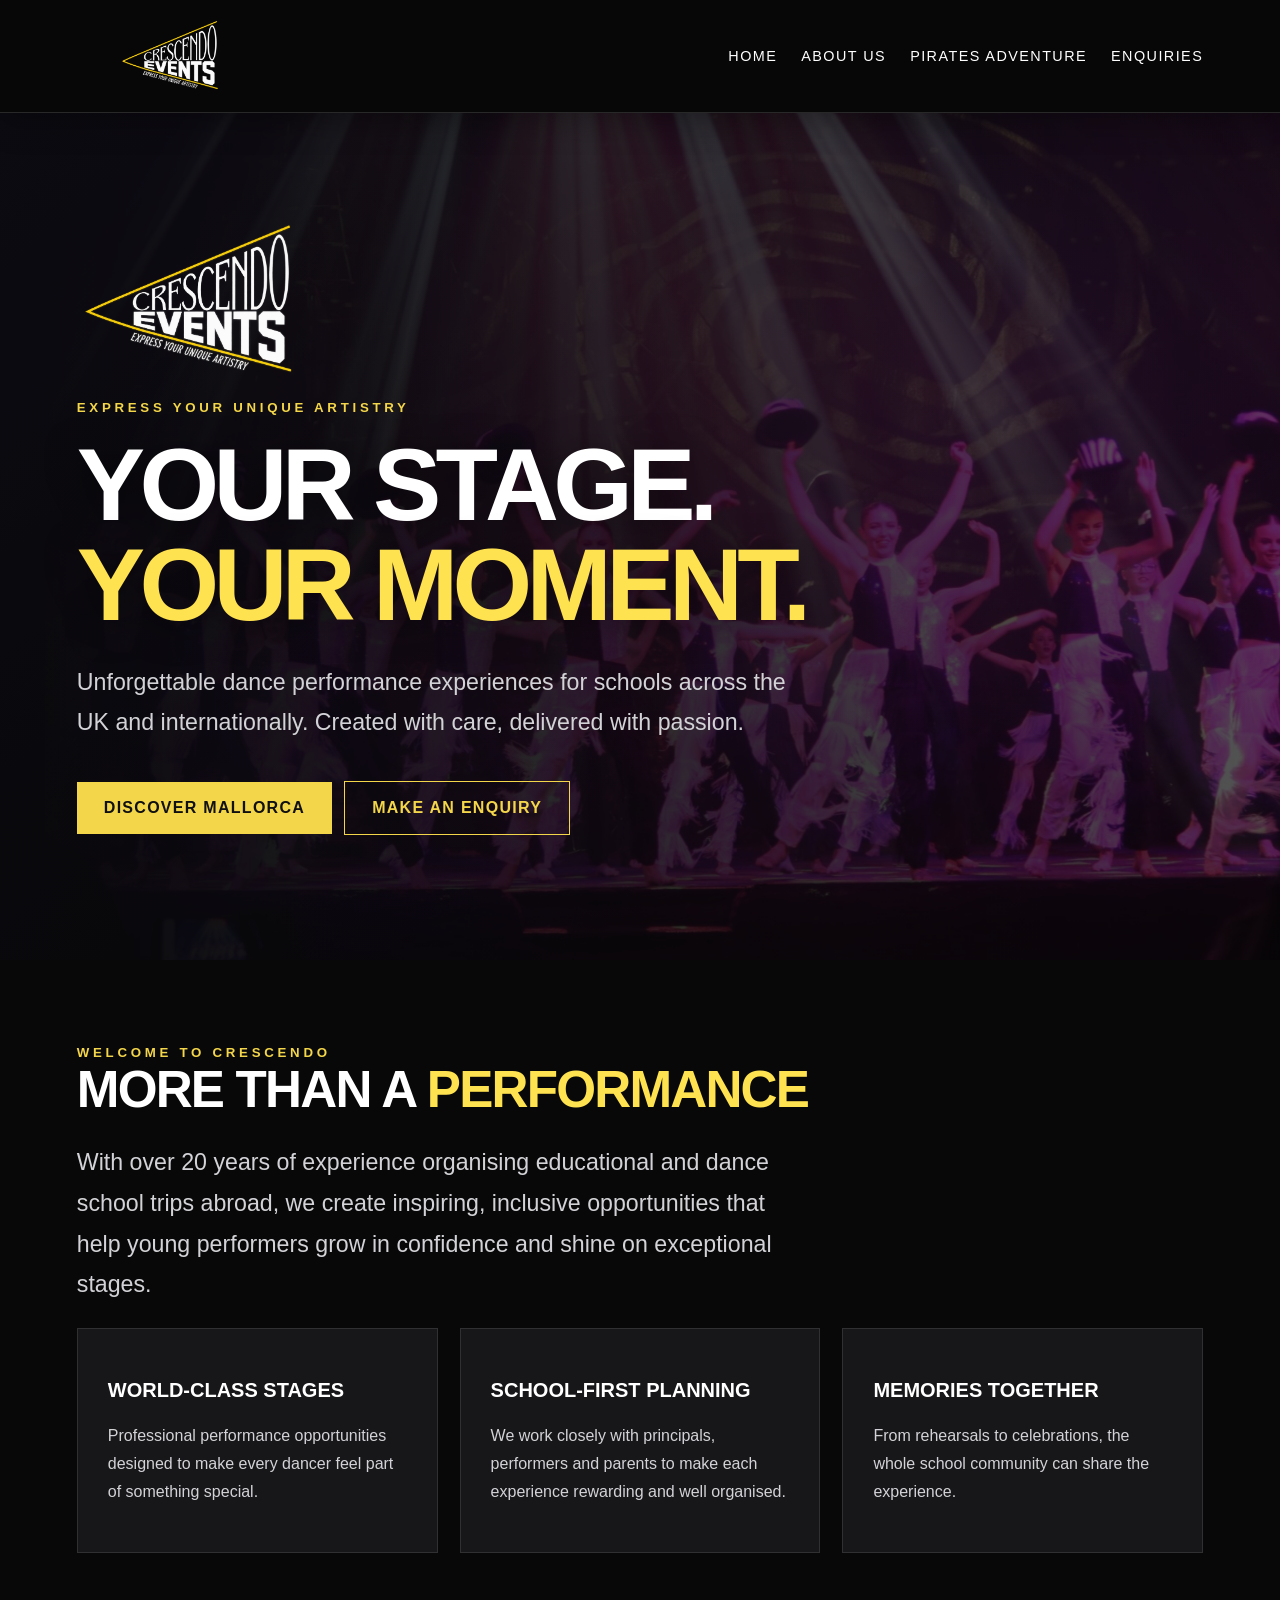
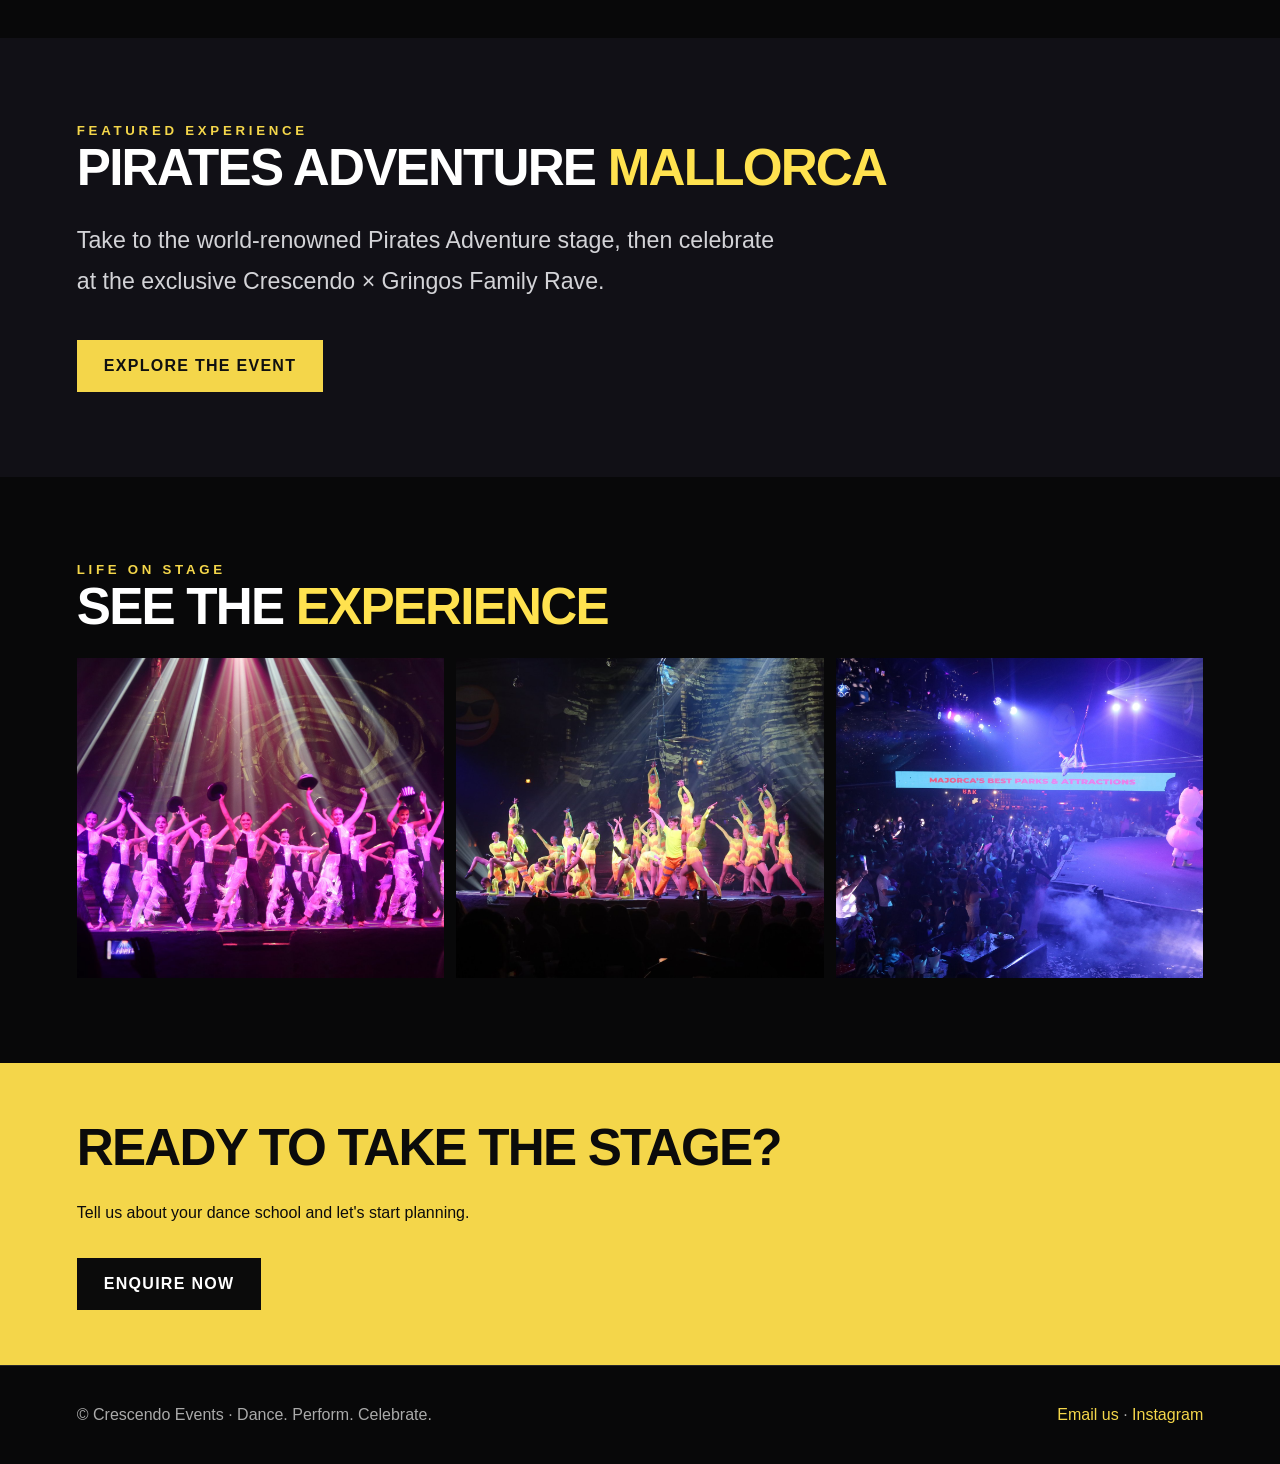
==== commit 48d1bcef: "Show new Crescendo logo on index.html" ====
--- a/index.html
+++ b/index.html
@@ -1 +1 @@
-<!doctype html><html lang="en"><head><meta charset="utf-8"><meta name="viewport" content="width=device-width,initial-scale=1"><meta name="description" content="Crescendo Events creates exceptional international dance performance experiences."><title>Home | Crescendo Events</title><link rel="stylesheet" href="style.css"></head><body><header><a class="brand" href="index.html">CRESCENDO EVENTS</a><nav><a href="index.html">Home</a><a href="about.html">About us</a><a href="pirates.html">Pirates Adventure</a><a href="enquiries.html">Enquiries</a></nav></header><main><div class="hero hero-home"><div class="hero-image" aria-hidden="true"></div><div class="inner"><img class="brand-mark" src="assets/crescendo-logo.png" alt="Crescendo Events logo"><div class="eyebrow">Express your unique artistry</div><h1>YOUR STAGE.<br><span class="gold">YOUR MOMENT.</span></h1><p class="lead">Unforgettable dance performance experiences for schools across the UK and internationally. Created with care, delivered with passion.</p><a class="button" href="pirates.html">Discover Mallorca</a><a class="button outline" href="enquiries.html">Make an enquiry</a></div></div><section><div class="inner"><div class="eyebrow">Welcome to Crescendo</div><h2>More than a <span class="gold">performance</span></h2><p class="lead">With over 20 years of experience organising educational and dance school trips abroad, we create inspiring, inclusive opportunities that help young performers grow in confidence and shine on exceptional stages.</p><div class="grid"><div class="tile"><h3>World-class stages</h3><p>Professional performance opportunities designed to make every dancer feel part of something special.</p></div><div class="tile"><h3>School-first planning</h3><p>We work closely with principals, performers and parents to make each experience rewarding and well organised.</p></div><div class="tile"><h3>Memories together</h3><p>From rehearsals to celebrations, the whole school community can share the experience.</p></div></div></div></section><section style="background:#111016"><div class="inner"><div class="eyebrow">Featured experience</div><h2>Pirates Adventure <span class="gold">Mallorca</span></h2><p class="lead">Take to the world-renowned Pirates Adventure stage, then celebrate at the exclusive Crescendo × Gringos Family Rave.</p><a class="button" href="pirates.html">Explore the event</a></div></section><section><div class="inner"><div class="eyebrow">Life on stage</div><h2>See the <span class="gold">experience</span></h2><div class="photo-grid"><img class="event-photo" src="assets/performance-stage.jpg" alt="Dance stage performance"><img class="event-photo" src="assets/stage-show.jpg" alt="Performers on stage"><img class="event-photo" src="assets/family-rave.jpg" alt="After-show celebration"></div></div></section><div class="strip"><div class="inner"><h2>Ready to take the stage?</h2><p>Tell us about your dance school and let's start planning.</p><a class="button" href="enquiries.html">Enquire now</a></div></div></main><footer><span>© Crescendo Events · Dance. Perform. Celebrate.</span><span><a href="mailto:crescendoeventsinfo@gmail.com">Email us</a> · <a href="https://www.instagram.com/_crescendoevents/">Instagram</a></span></footer></body></html>+<!doctype html><html lang="en"><head><meta charset="utf-8"><meta name="viewport" content="width=device-width,initial-scale=1"><meta name="description" content="Crescendo Events creates exceptional international dance performance experiences."><title>Home | Crescendo Events</title><link rel="stylesheet" href="style.css"></head><body><header><a class="brand" href="index.html">CRESCENDO EVENTS</a><nav><a href="index.html">Home</a><a href="about.html">About us</a><a href="pirates.html">Pirates Adventure</a><a href="enquiries.html">Enquiries</a></nav></header><main><div class="hero hero-home"><div class="hero-image" aria-hidden="true"></div><div class="inner"><img class="brand-mark" src="assets/crescendo-logo.png.png" alt="Crescendo Events logo"><div class="eyebrow">Express your unique artistry</div><h1>YOUR STAGE.<br><span class="gold">YOUR MOMENT.</span></h1><p class="lead">Unforgettable dance performance experiences for schools across the UK and internationally. Created with care, delivered with passion.</p><a class="button" href="pirates.html">Discover Mallorca</a><a class="button outline" href="enquiries.html">Make an enquiry</a></div></div><section><div class="inner"><div class="eyebrow">Welcome to Crescendo</div><h2>More than a <span class="gold">performance</span></h2><p class="lead">With over 20 years of experience organising educational and dance school trips abroad, we create inspiring, inclusive opportunities that help young performers grow in confidence and shine on exceptional stages.</p><div class="grid"><div class="tile"><h3>World-class stages</h3><p>Professional performance opportunities designed to make every dancer feel part of something special.</p></div><div class="tile"><h3>School-first planning</h3><p>We work closely with principals, performers and parents to make each experience rewarding and well organised.</p></div><div class="tile"><h3>Memories together</h3><p>From rehearsals to celebrations, the whole school community can share the experience.</p></div></div></div></section><section style="background:#111016"><div class="inner"><div class="eyebrow">Featured experience</div><h2>Pirates Adventure <span class="gold">Mallorca</span></h2><p class="lead">Take to the world-renowned Pirates Adventure stage, then celebrate at the exclusive Crescendo × Gringos Family Rave.</p><a class="button" href="pirates.html">Explore the event</a></div></section><section><div class="inner"><div class="eyebrow">Life on stage</div><h2>See the <span class="gold">experience</span></h2><div class="photo-grid"><img class="event-photo" src="assets/performance-stage.jpg" alt="Dance stage performance"><img class="event-photo" src="assets/stage-show.jpg" alt="Performers on stage"><img class="event-photo" src="assets/family-rave.jpg" alt="After-show celebration"></div></div></section><div class="strip"><div class="inner"><h2>Ready to take the stage?</h2><p>Tell us about your dance school and let's start planning.</p><a class="button" href="enquiries.html">Enquire now</a></div></div></main><footer><span>© Crescendo Events · Dance. Perform. Celebrate.</span><span><a href="mailto:crescendoeventsinfo@gmail.com">Email us</a> · <a href="https://www.instagram.com/_crescendoevents/">Instagram</a></span></footer></body></html>
--- a/style.css
+++ b/style.css
@@ -1,3 +1,5 @@
 :root{--gold:#f4d64a;--bg:#080809;--card:#17171a;--muted:#b6b6bc}*{box-sizing:border-box}html{scroll-behavior:smooth}body{margin:0;background:var(--bg);color:#fff;font-family:Arial,Helvetica,sans-serif}a{color:inherit;text-decoration:none}header{position:sticky;top:0;z-index:10;background:#080809ed;border-bottom:1px solid #ffffff22;display:flex;justify-content:space-between;align-items:center;padding:20px 6%;gap:20px}header .brand{font-weight:900;letter-spacing:.12em;font-size:1.2rem;color:var(--gold)}nav{display:flex;flex-wrap:wrap;gap:24px}nav a{font-size:.9rem;text-transform:uppercase;letter-spacing:.1em}nav a:hover{color:var(--gold)}main{min-height:70vh}.hero{padding:110px 6% 125px;background:radial-gradient(ellipse at 80% 30%,#6b276b55,transparent 48%),linear-gradient(140deg,#12101b,#080809 70%)}.eyebrow{font-size:.8rem;letter-spacing:.28em;text-transform:uppercase;color:var(--gold);font-weight:700}h1{font-size:clamp(3.2rem,8vw,7rem);line-height:.98;text-transform:uppercase;letter-spacing:-.055em;margin:20px 0 26px;max-width:1000px}h2{font-size:clamp(2rem,4vw,3.6rem);text-transform:uppercase;letter-spacing:-.035em;margin:0 0 22px}h3{text-transform:uppercase;font-size:1.25rem}p{line-height:1.75;color:#d3d3d7}p.lead{font-size:clamp(1.15rem,2vw,1.45rem);max-width:720px}.gold{color:var(--gold)}.button{display:inline-block;padding:17px 27px;background:var(--gold);color:#101010;font-weight:800;text-transform:uppercase;letter-spacing:.08em;margin:15px 12px 0 0}.button.outline{background:transparent;border:1px solid var(--gold);color:var(--gold)}section{padding:85px 6%}.inner{max-width:1200px;margin:auto}.grid{display:grid;grid-template-columns:repeat(3,minmax(0,1fr));gap:22px}.grid.two{grid-template-columns:repeat(2,minmax(0,1fr))}.tile{background:var(--card);border:1px solid #ffffff1b;padding:30px;min-height:190px}.tile strong{color:var(--gold)}.strip{background:var(--gold);color:#0b0b0b;padding:55px 6%}.strip h2,.strip p{color:#0b0b0b}.strip .button{background:#0b0b0b;color:white}.muted{color:var(--muted)}footer{padding:40px 6%;border-top:1px solid #ffffff20;display:flex;justify-content:space-between;flex-wrap:wrap;gap:20px;color:#aaa}footer a{color:var(--gold)}.form{max-width:760px}.field{display:flex;flex-direction:column;gap:8px;margin:0 0 22px}.field label{font-weight:bold}.field input,.field select,.field textarea{background:#18181b;border:1px solid #5a5a5f;border-radius:0;padding:15px;color:white;font:inherit;width:100%}.field textarea{min-height:140px}.small{font-size:.85rem}.step{font-size:2.2rem;color:var(--gold);font-weight:900}details{padding:20px 0;border-bottom:1px solid #ffffff30}summary{cursor:pointer;font-weight:700}details p{margin-bottom:0}@media(max-width:750px){header{display:block;padding:18px 5%}nav{margin-top:18px;gap:14px}nav a{font-size:.75rem}.hero{padding:80px 5%}section{padding:65px 5%}.grid,.grid.two{grid-template-columns:1fr}h1{font-size:3.5rem}}
 /* Enhanced theatrical brand treatment; photography loads when PDF assets are uploaded. */
-header{backdrop-filter:blur(16px);box-shadow:0 8px 30px #0005}.brand{display:flex;align-items:center;gap:12px}.brand:before{content:"";width:33px;height:30px;display:inline-block;background:linear-gradient(150deg,transparent 45%,#f4d64a 46% 49%,transparent 50%),linear-gradient(30deg,transparent 45%,#f4d64a 46% 49%,transparent 50%);border-left:2px solid var(--gold)}.hero{position:relative;overflow:hidden;isolation:isolate;min-height:580px;display:flex;align-items:center}.hero .inner{position:relative;z-index:2;width:100%}.hero-image{position:absolute;z-index:-1;inset:0;background-size:cover;background-position:center;opacity:.48;transform:scale(1.04);animation:reveal 1.6s ease-out both}.hero-home .hero-image{background-image:linear-gradient(90deg,#080809 10%,#08080977 62%,#08080944),url('assets/performance-stage.jpg')}.hero-pirates .hero-image{background-image:linear-gradient(90deg,#080809 10%,#08080977 65%,#08080944),url('assets/pirates-stage.jpg')}.hero-about .hero-image{background-image:linear-gradient(90deg,#080809 10%,#08080988 65%,#08080955),url('assets/dancer.jpg')}@keyframes reveal{from{opacity:0;transform:scale(1.1)}to{opacity:.48;transform:scale(1.04)}}.tile{transition:transform .25s,border-color .25s}.tile:hover{transform:translateY(-5px);border-color:#f4d64a88}.button{transition:transform .2s,filter .2s}.button:hover{transform:translateY(-3px);filter:brightness(1.08)}.hero h1{text-shadow:0 5px 35px #0008}.eyebrow{font-size:.83rem}.gold{color:#ffe24f}@media(prefers-reduced-motion:reduce){.hero-image,.tile,.button{animation:none;transition:none}}+header{backdrop-filter:blur(16px);box-shadow:0 8px 30px #0005}.brand{display:flex;align-items:center;gap:12px}.brand:before{content:"";width:33px;height:30px;display:inline-block;background:linear-gradient(150deg,transparent 45%,#f4d64a 46% 49%,transparent 50%),linear-gradient(30deg,transparent 45%,#f4d64a 46% 49%,transparent 50%);border-left:2px solid var(--gold)}.hero{position:relative;overflow:hidden;isolation:isolate;min-height:580px;display:flex;align-items:center}.hero .inner{position:relative;z-index:2;width:100%}.hero-image{position:absolute;z-index:-1;inset:0;background-size:cover;background-position:center;opacity:.48;transform:scale(1.04);animation:reveal 1.6s ease-out both}.hero-home .hero-image{background-image:linear-gradient(90deg,#080809 10%,#08080977 62%,#08080944),url('assets/performance-stage.jpg')}.hero-pirates .hero-image{background-image:linear-gradient(90deg,#080809 10%,#08080977 65%,#08080944),url('assets/pirates-stage.jpg')}.hero-about .hero-image{background-image:linear-gradient(90deg,#080809 10%,#08080988 65%,#08080955),url('assets/dancer.jpg')}@keyframes reveal{from{opacity:0;transform:scale(1.1)}to{opacity:.48;transform:scale(1.04)}}.tile{transition:transform .25s,border-color .25s}.tile:hover{transform:translateY(-5px);border-color:#f4d64a88}.button{transition:transform .2s,filter .2s}.button:hover{transform:translateY(-3px);filter:brightness(1.08)}.hero h1{text-shadow:0 5px 35px #0008}.eyebrow{font-size:.83rem}.gold{color:#ffe24f}@media(prefers-reduced-motion:reduce){.hero-image,.tile,.button{animation:none;transition:none}}
+/* Official Crescendo Events identity */
+header .brand{font-size:0;letter-spacing:0;min-width:155px;min-height:62px;display:inline-flex;align-items:center}header .brand:before{display:none}header .brand:after{content:"";display:block;width:165px;height:72px;background:url('assets/crescendo-logo.png.png') center/contain no-repeat}.brand img{display:block;width:165px;max-height:75px;object-fit:contain}.hero-home .hero-image{background-image:linear-gradient(90deg,#080809 5%,#080809aa 52%,#08080955),url('assets/performance-stage.jpg')}.hero-pirates .hero-image{background-image:linear-gradient(90deg,#080809 5%,#080809aa 52%,#08080955),url('assets/pirates-stage.jpg')}.hero-about .hero-image{background-image:linear-gradient(90deg,#080809 5%,#080809aa 52%,#08080955),url('assets/dancer.jpg')}.event-photo{width:100%;height:320px;object-fit:cover;display:block}.photo-grid{display:grid;grid-template-columns:repeat(3,1fr);gap:12px}.partner-logos{display:flex;align-items:center;justify-content:center;gap:40px;flex-wrap:wrap;padding:35px 0}.partner-logos img{width:180px;height:135px;object-fit:contain}.brand-mark{display:block;width:230px;max-width:65vw;margin-bottom:22px}@media(max-width:750px){.photo-grid{grid-template-columns:1fr}.event-photo{height:230px}header .brand:after{width:135px;height:58px}}
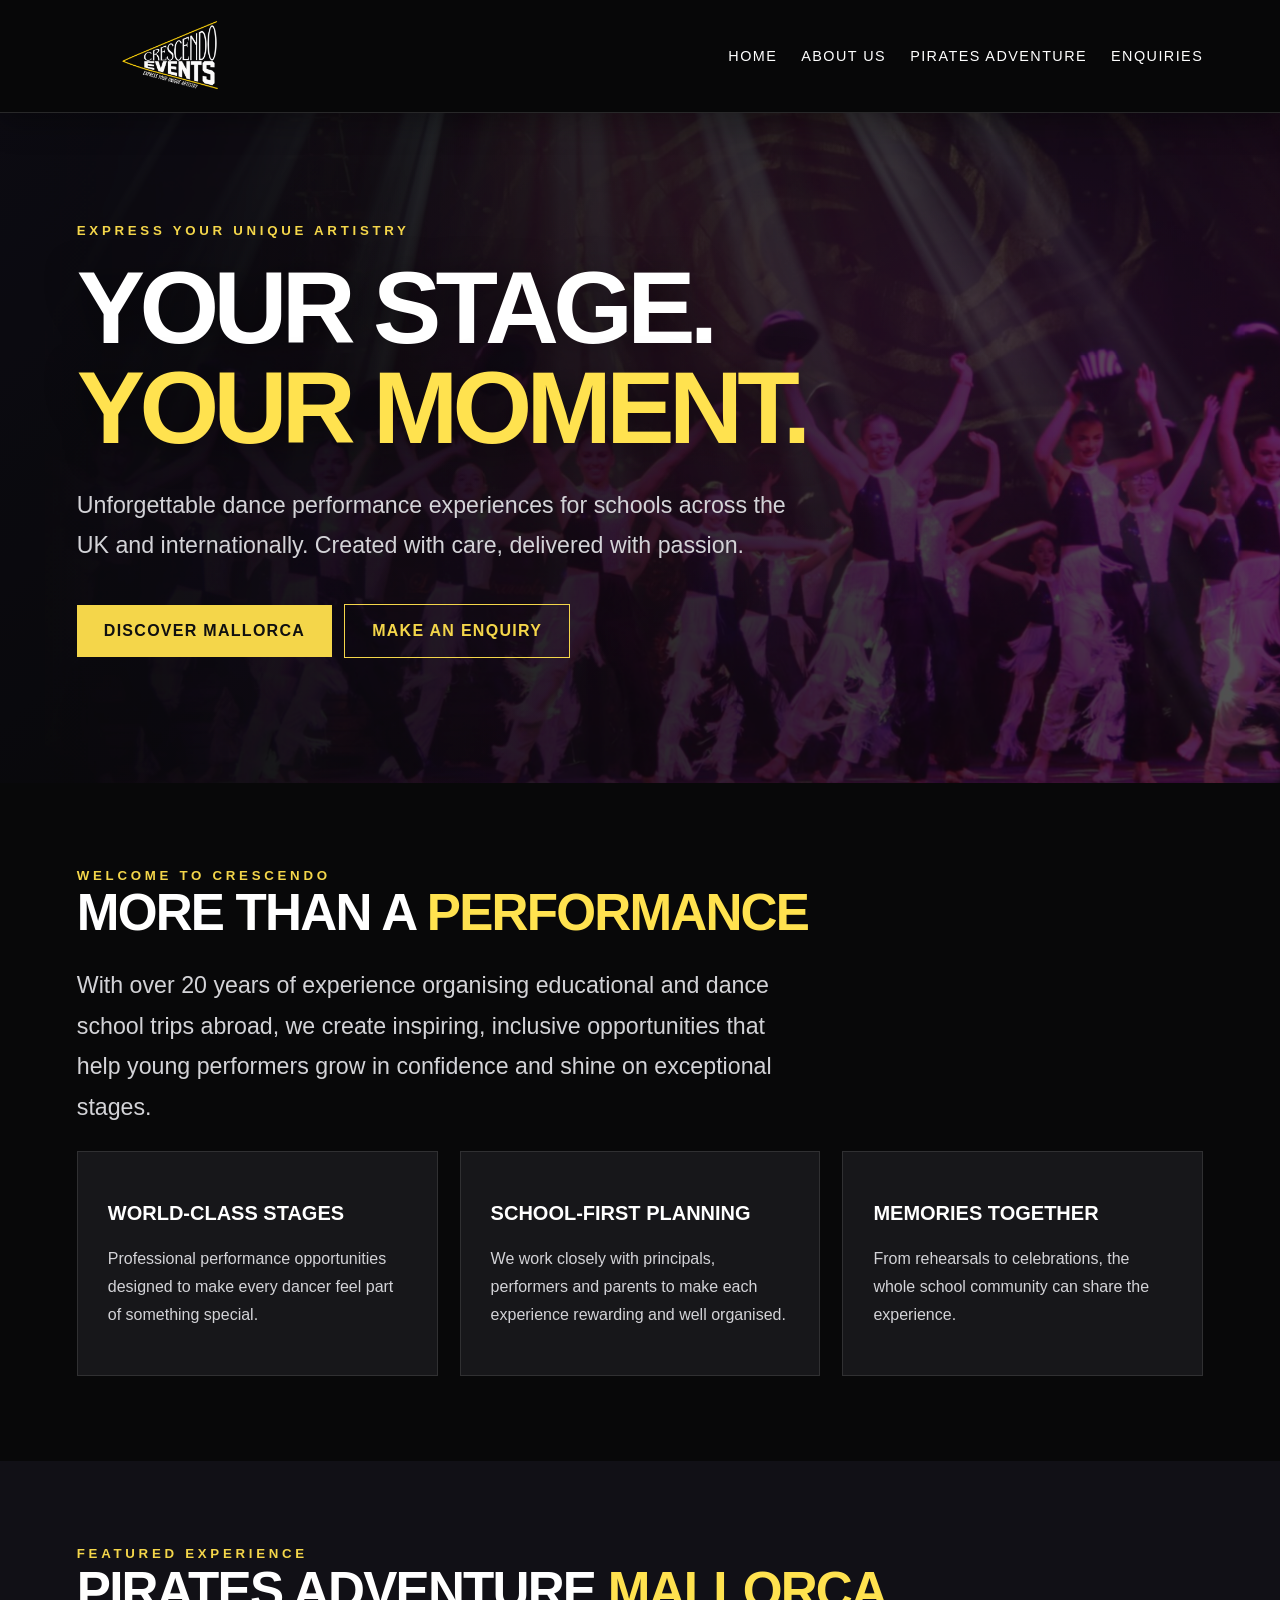
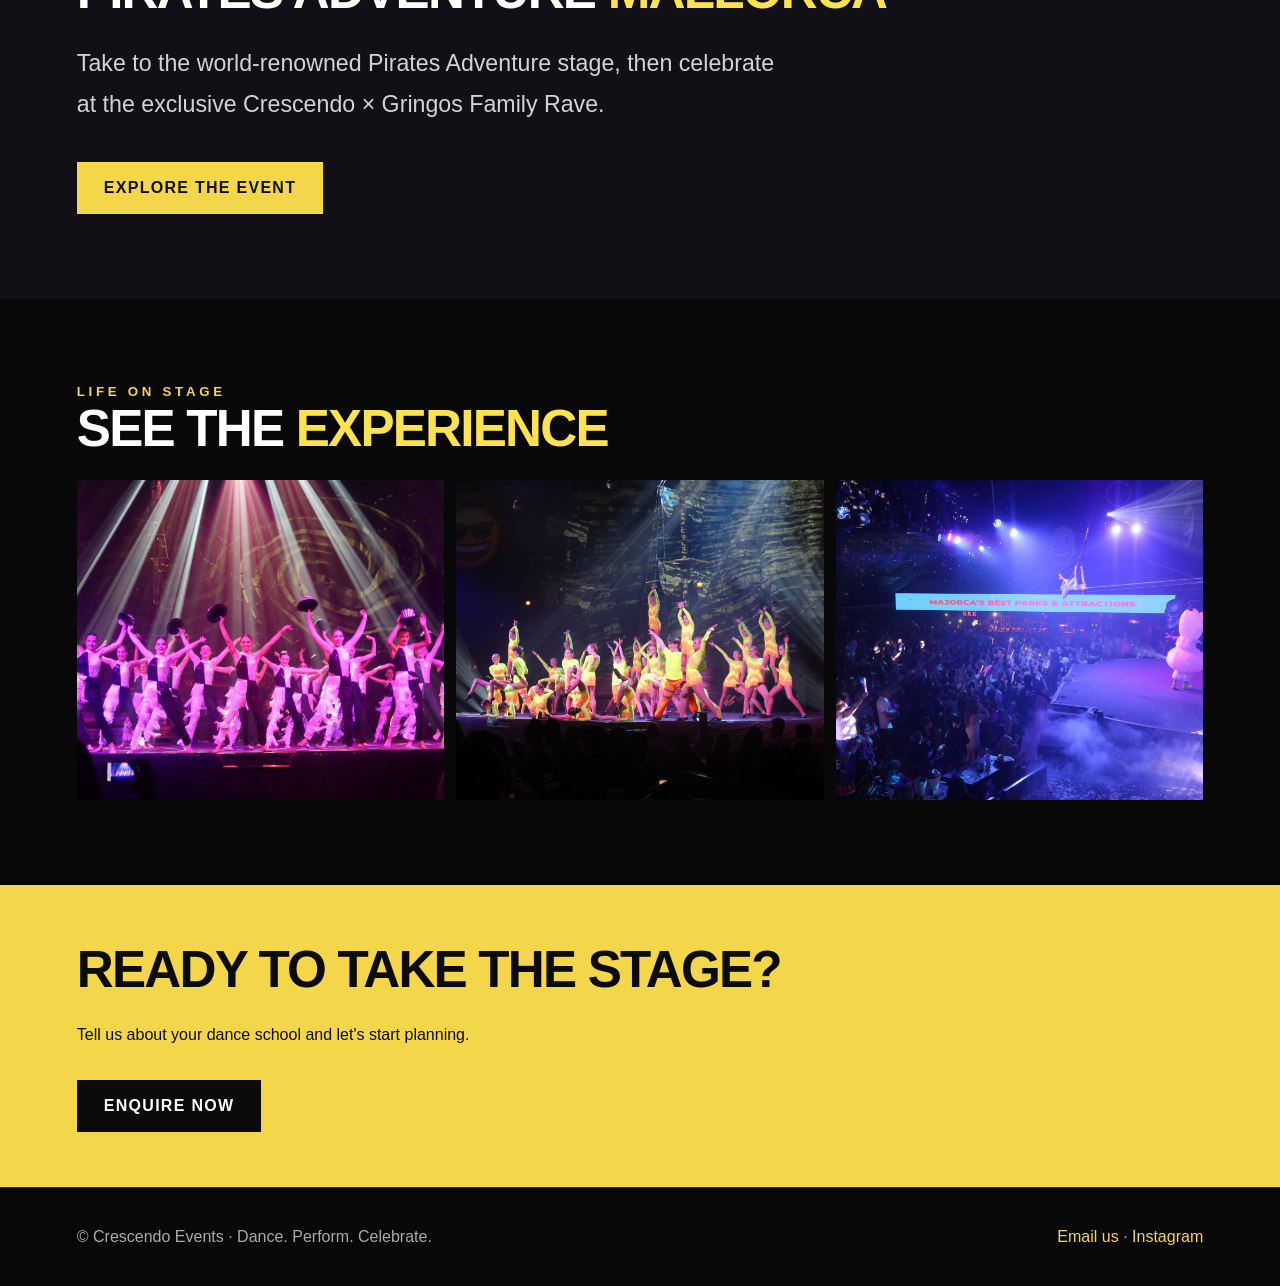
==== commit 2b55f8b0: "Remove duplicate logo from homepage hero" ====
--- a/index.html
+++ b/index.html
@@ -1 +1 @@
-<!doctype html><html lang="en"><head><meta charset="utf-8"><meta name="viewport" content="width=device-width,initial-scale=1"><meta name="description" content="Crescendo Events creates exceptional international dance performance experiences."><title>Home | Crescendo Events</title><link rel="stylesheet" href="style.css"></head><body><header><a class="brand" href="index.html">CRESCENDO EVENTS</a><nav><a href="index.html">Home</a><a href="about.html">About us</a><a href="pirates.html">Pirates Adventure</a><a href="enquiries.html">Enquiries</a></nav></header><main><div class="hero hero-home"><div class="hero-image" aria-hidden="true"></div><div class="inner"><img class="brand-mark" src="assets/crescendo-logo.png.png" alt="Crescendo Events logo"><div class="eyebrow">Express your unique artistry</div><h1>YOUR STAGE.<br><span class="gold">YOUR MOMENT.</span></h1><p class="lead">Unforgettable dance performance experiences for schools across the UK and internationally. Created with care, delivered with passion.</p><a class="button" href="pirates.html">Discover Mallorca</a><a class="button outline" href="enquiries.html">Make an enquiry</a></div></div><section><div class="inner"><div class="eyebrow">Welcome to Crescendo</div><h2>More than a <span class="gold">performance</span></h2><p class="lead">With over 20 years of experience organising educational and dance school trips abroad, we create inspiring, inclusive opportunities that help young performers grow in confidence and shine on exceptional stages.</p><div class="grid"><div class="tile"><h3>World-class stages</h3><p>Professional performance opportunities designed to make every dancer feel part of something special.</p></div><div class="tile"><h3>School-first planning</h3><p>We work closely with principals, performers and parents to make each experience rewarding and well organised.</p></div><div class="tile"><h3>Memories together</h3><p>From rehearsals to celebrations, the whole school community can share the experience.</p></div></div></div></section><section style="background:#111016"><div class="inner"><div class="eyebrow">Featured experience</div><h2>Pirates Adventure <span class="gold">Mallorca</span></h2><p class="lead">Take to the world-renowned Pirates Adventure stage, then celebrate at the exclusive Crescendo × Gringos Family Rave.</p><a class="button" href="pirates.html">Explore the event</a></div></section><section><div class="inner"><div class="eyebrow">Life on stage</div><h2>See the <span class="gold">experience</span></h2><div class="photo-grid"><img class="event-photo" src="assets/performance-stage.jpg" alt="Dance stage performance"><img class="event-photo" src="assets/stage-show.jpg" alt="Performers on stage"><img class="event-photo" src="assets/family-rave.jpg" alt="After-show celebration"></div></div></section><div class="strip"><div class="inner"><h2>Ready to take the stage?</h2><p>Tell us about your dance school and let's start planning.</p><a class="button" href="enquiries.html">Enquire now</a></div></div></main><footer><span>© Crescendo Events · Dance. Perform. Celebrate.</span><span><a href="mailto:crescendoeventsinfo@gmail.com">Email us</a> · <a href="https://www.instagram.com/_crescendoevents/">Instagram</a></span></footer></body></html>+<!doctype html><html lang="en"><head><meta charset="utf-8"><meta name="viewport" content="width=device-width,initial-scale=1"><meta name="description" content="Crescendo Events creates exceptional international dance performance experiences."><title>Home | Crescendo Events</title><link rel="stylesheet" href="style.css"></head><body><header><a class="brand" href="index.html">CRESCENDO EVENTS</a><nav><a href="index.html">Home</a><a href="about.html">About us</a><a href="pirates.html">Pirates Adventure</a><a href="enquiries.html">Enquiries</a></nav></header><main><div class="hero hero-home"><div class="hero-image" aria-hidden="true"></div><div class="inner"><div class="eyebrow">Express your unique artistry</div><h1>YOUR STAGE.<br><span class="gold">YOUR MOMENT.</span></h1><p class="lead">Unforgettable dance performance experiences for schools across the UK and internationally. Created with care, delivered with passion.</p><a class="button" href="pirates.html">Discover Mallorca</a><a class="button outline" href="enquiries.html">Make an enquiry</a></div></div><section><div class="inner"><div class="eyebrow">Welcome to Crescendo</div><h2>More than a <span class="gold">performance</span></h2><p class="lead">With over 20 years of experience organising educational and dance school trips abroad, we create inspiring, inclusive opportunities that help young performers grow in confidence and shine on exceptional stages.</p><div class="grid"><div class="tile"><h3>World-class stages</h3><p>Professional performance opportunities designed to make every dancer feel part of something special.</p></div><div class="tile"><h3>School-first planning</h3><p>We work closely with principals, performers and parents to make each experience rewarding and well organised.</p></div><div class="tile"><h3>Memories together</h3><p>From rehearsals to celebrations, the whole school community can share the experience.</p></div></div></div></section><section style="background:#111016"><div class="inner"><div class="eyebrow">Featured experience</div><h2>Pirates Adventure <span class="gold">Mallorca</span></h2><p class="lead">Take to the world-renowned Pirates Adventure stage, then celebrate at the exclusive Crescendo × Gringos Family Rave.</p><a class="button" href="pirates.html">Explore the event</a></div></section><section><div class="inner"><div class="eyebrow">Life on stage</div><h2>See the <span class="gold">experience</span></h2><div class="photo-grid"><img class="event-photo" src="assets/performance-stage.jpg" alt="Dance stage performance"><img class="event-photo" src="assets/stage-show.jpg" alt="Performers on stage"><img class="event-photo" src="assets/family-rave.jpg" alt="After-show celebration"></div></div></section><div class="strip"><div class="inner"><h2>Ready to take the stage?</h2><p>Tell us about your dance school and let's start planning.</p><a class="button" href="enquiries.html">Enquire now</a></div></div></main><footer><span>© Crescendo Events · Dance. Perform. Celebrate.</span><span><a href="mailto:crescendoeventsinfo@gmail.com">Email us</a> · <a href="https://www.instagram.com/_crescendoevents/">Instagram</a></span></footer></body></html>
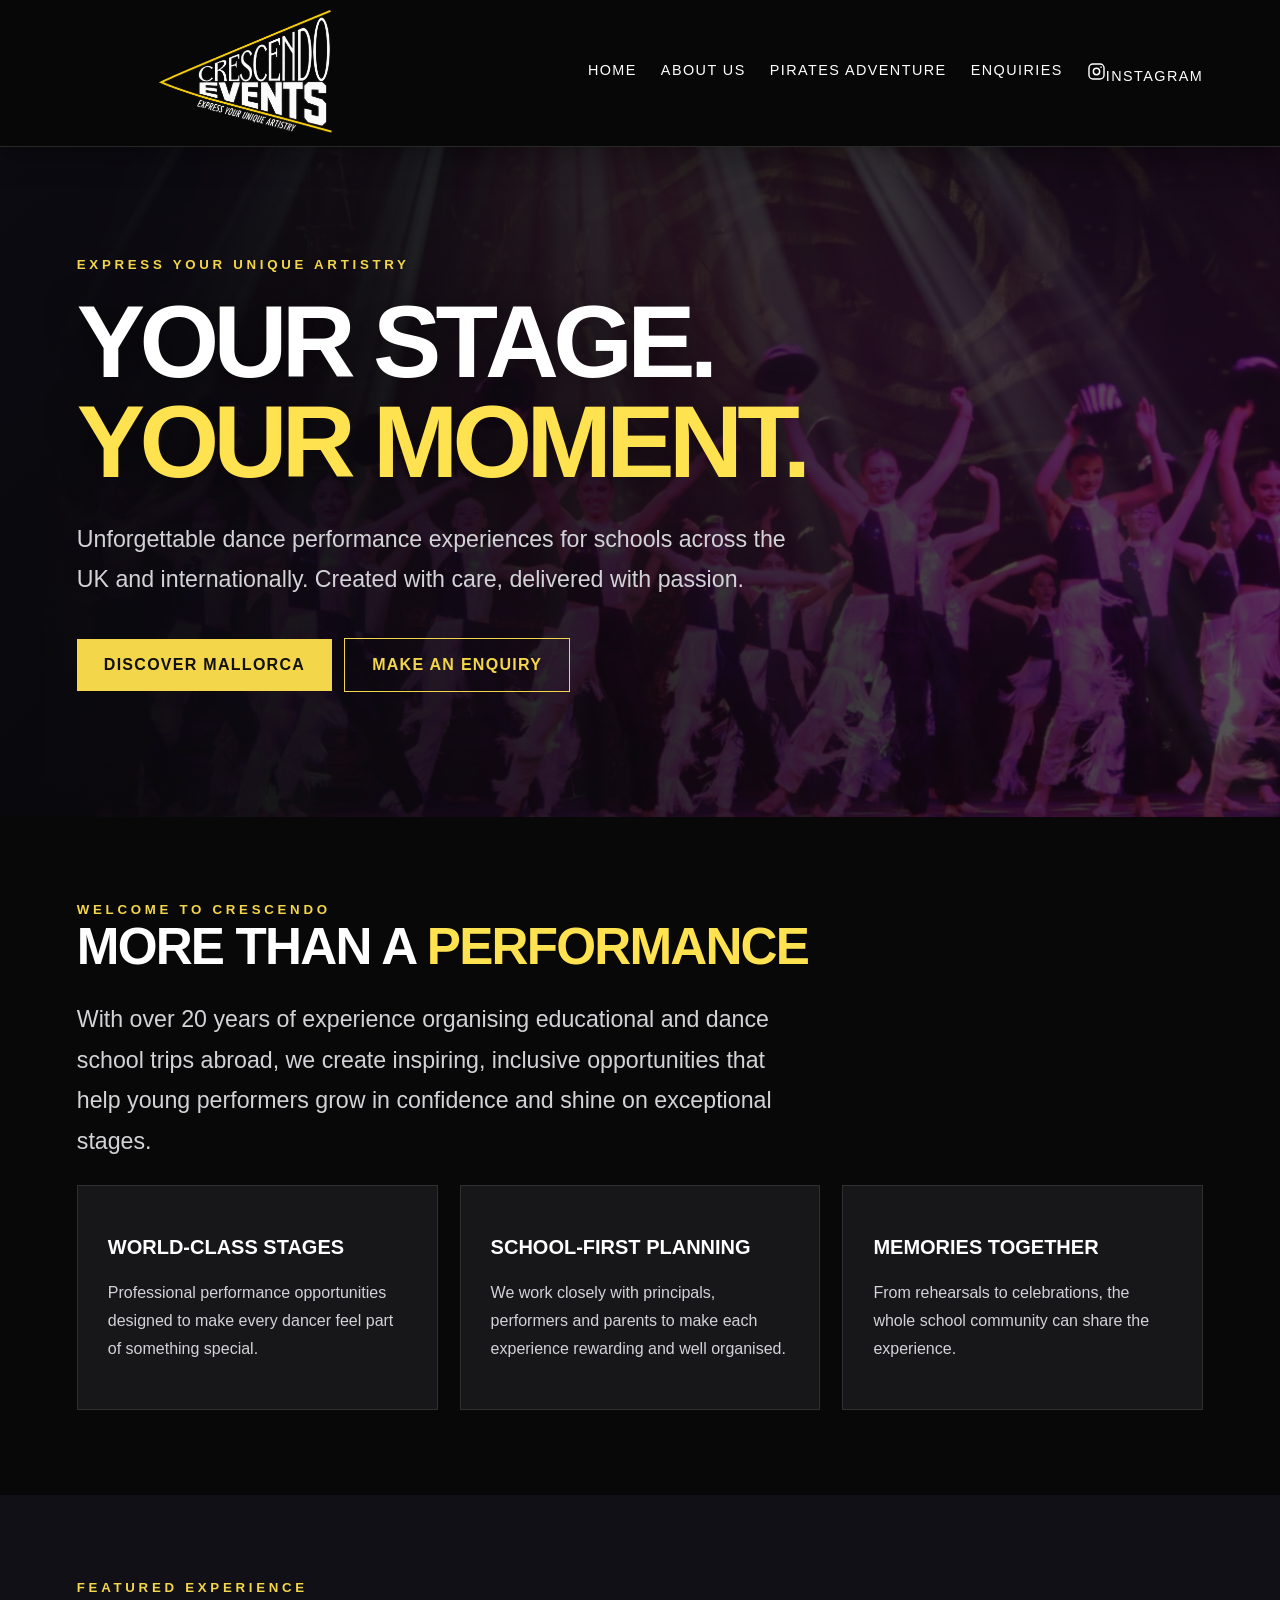
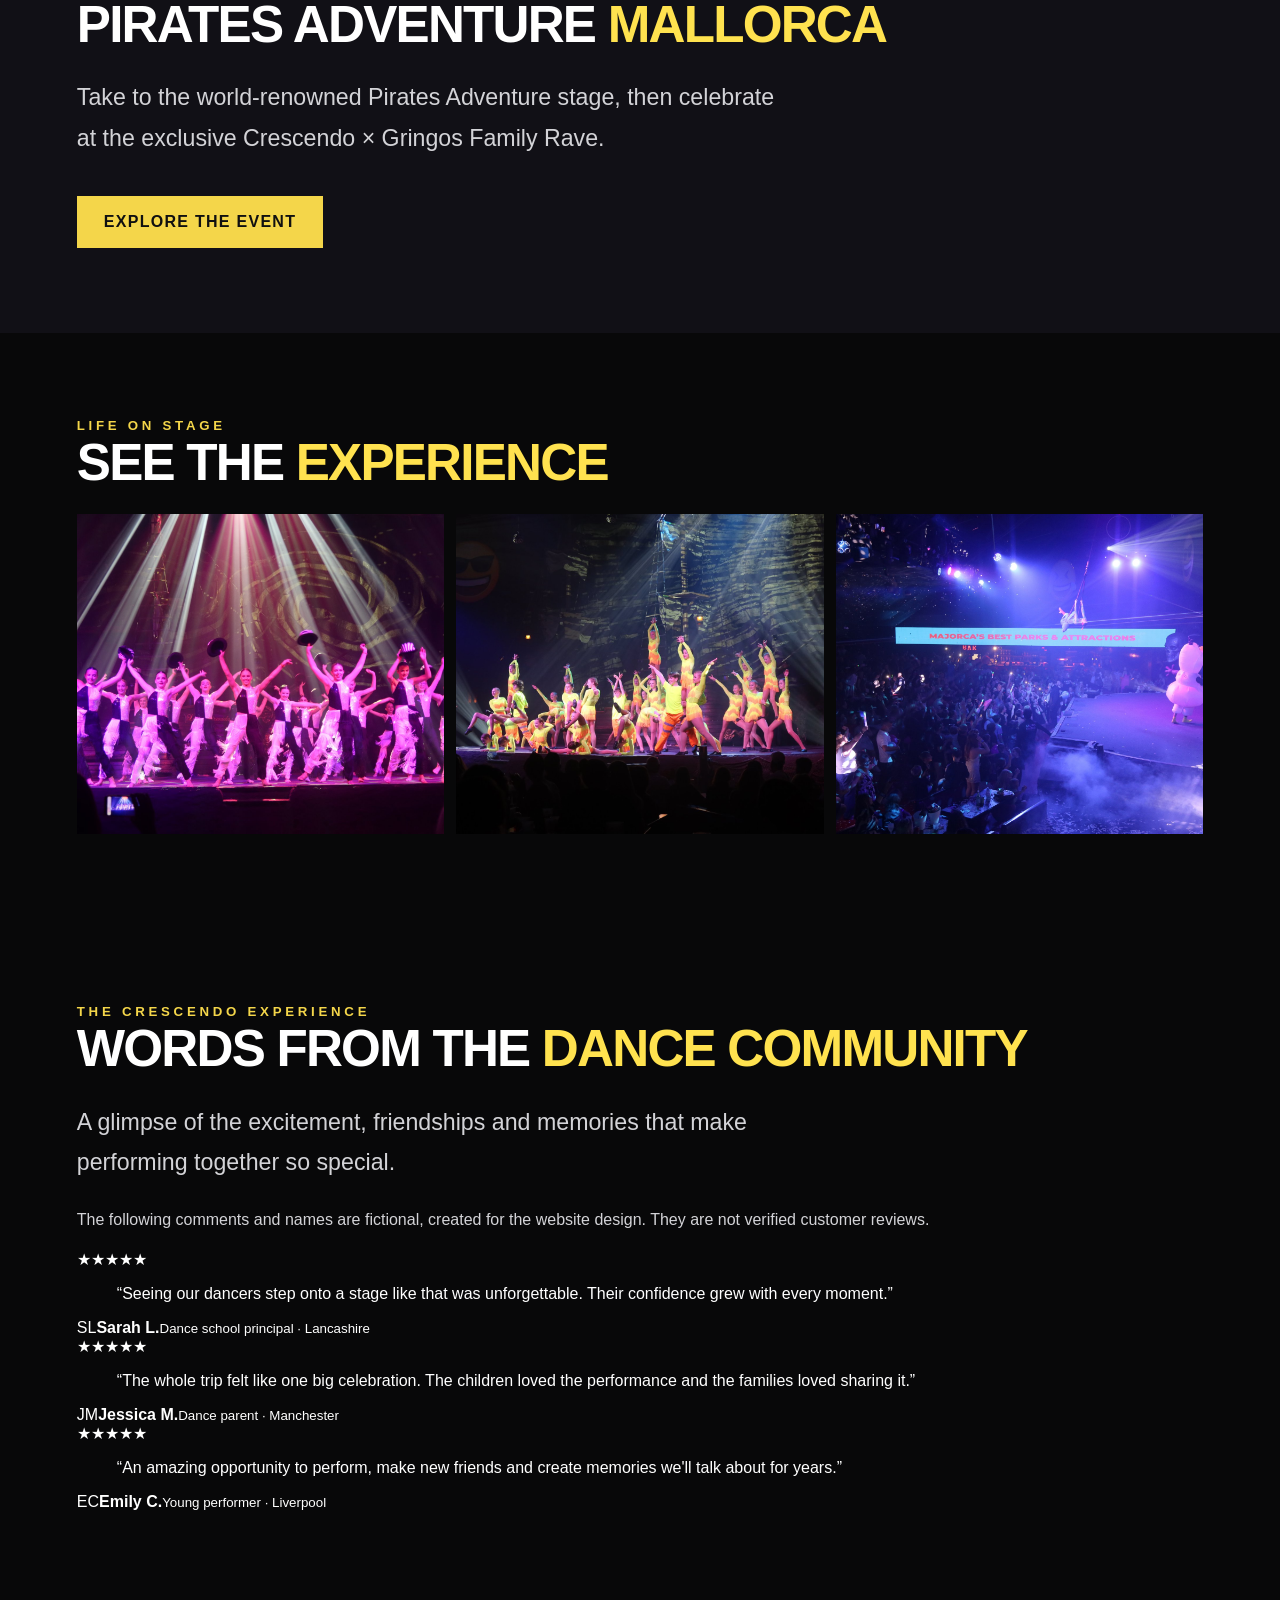
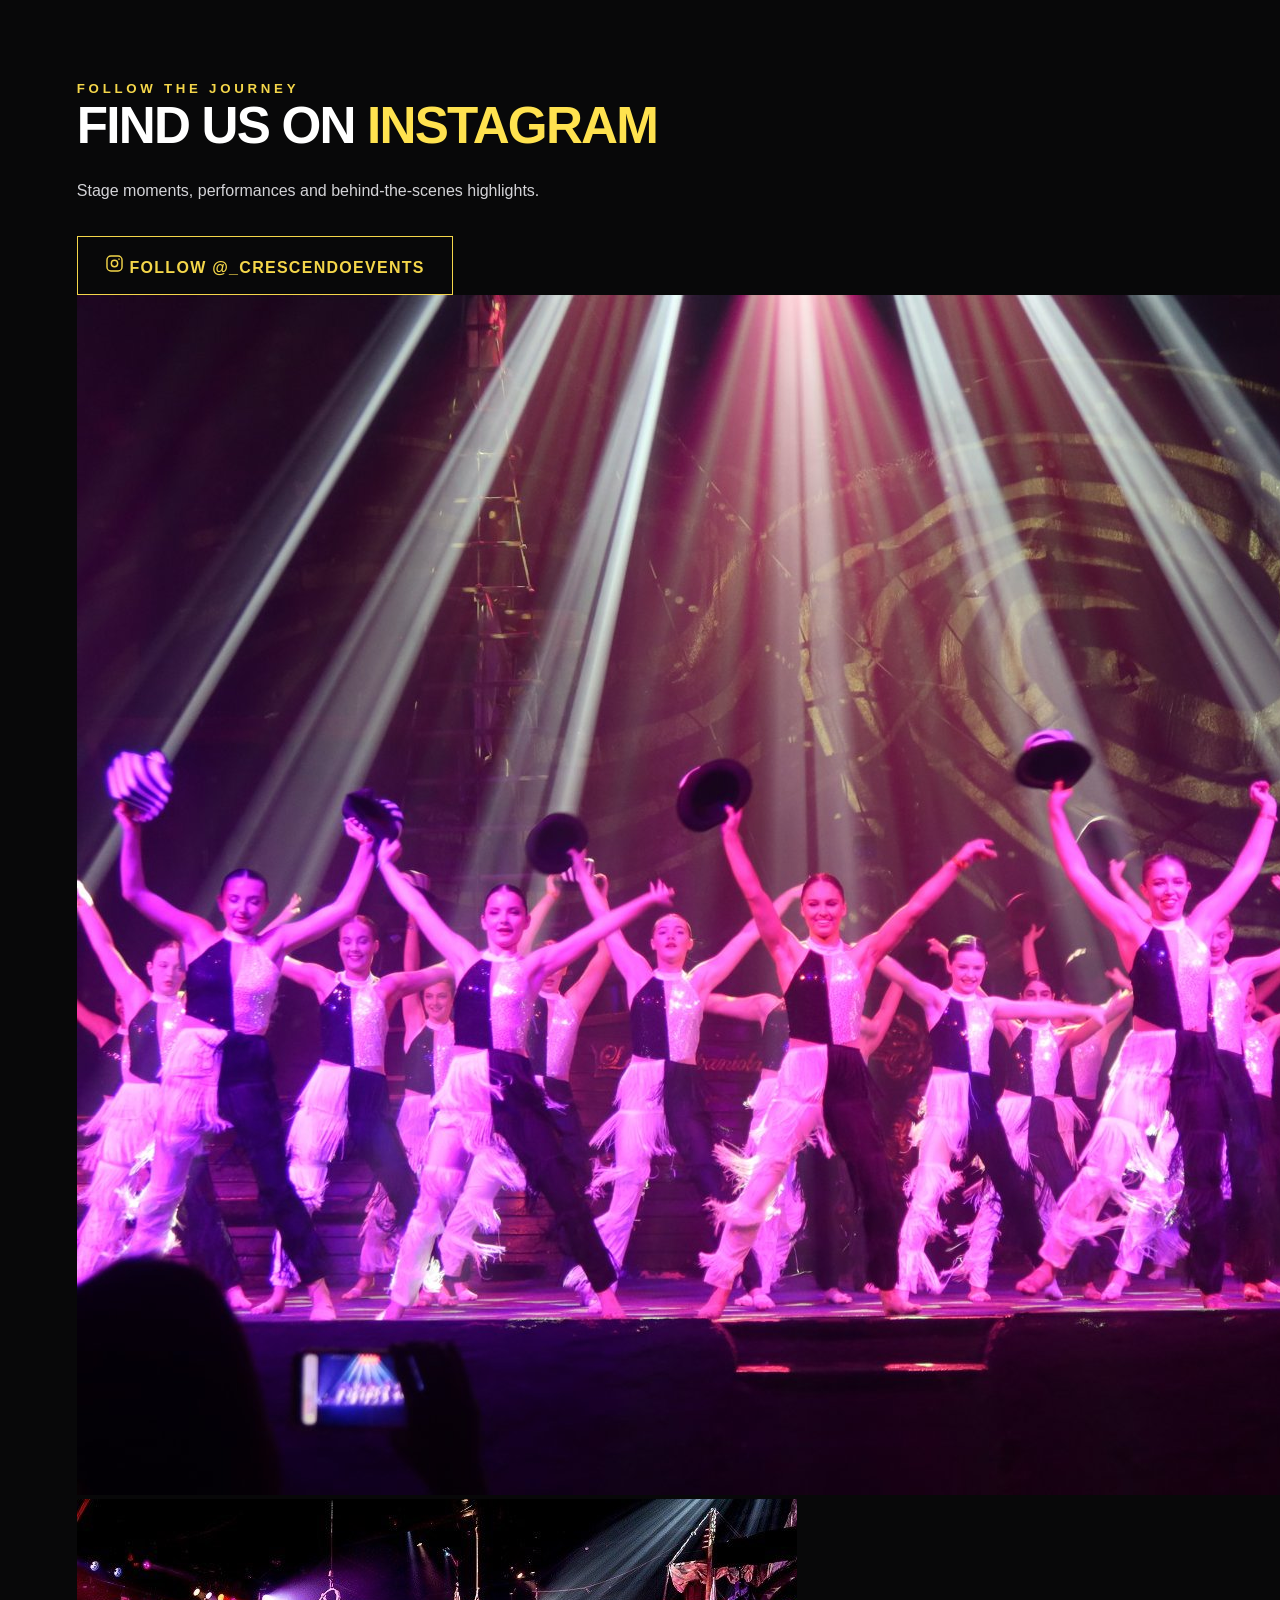
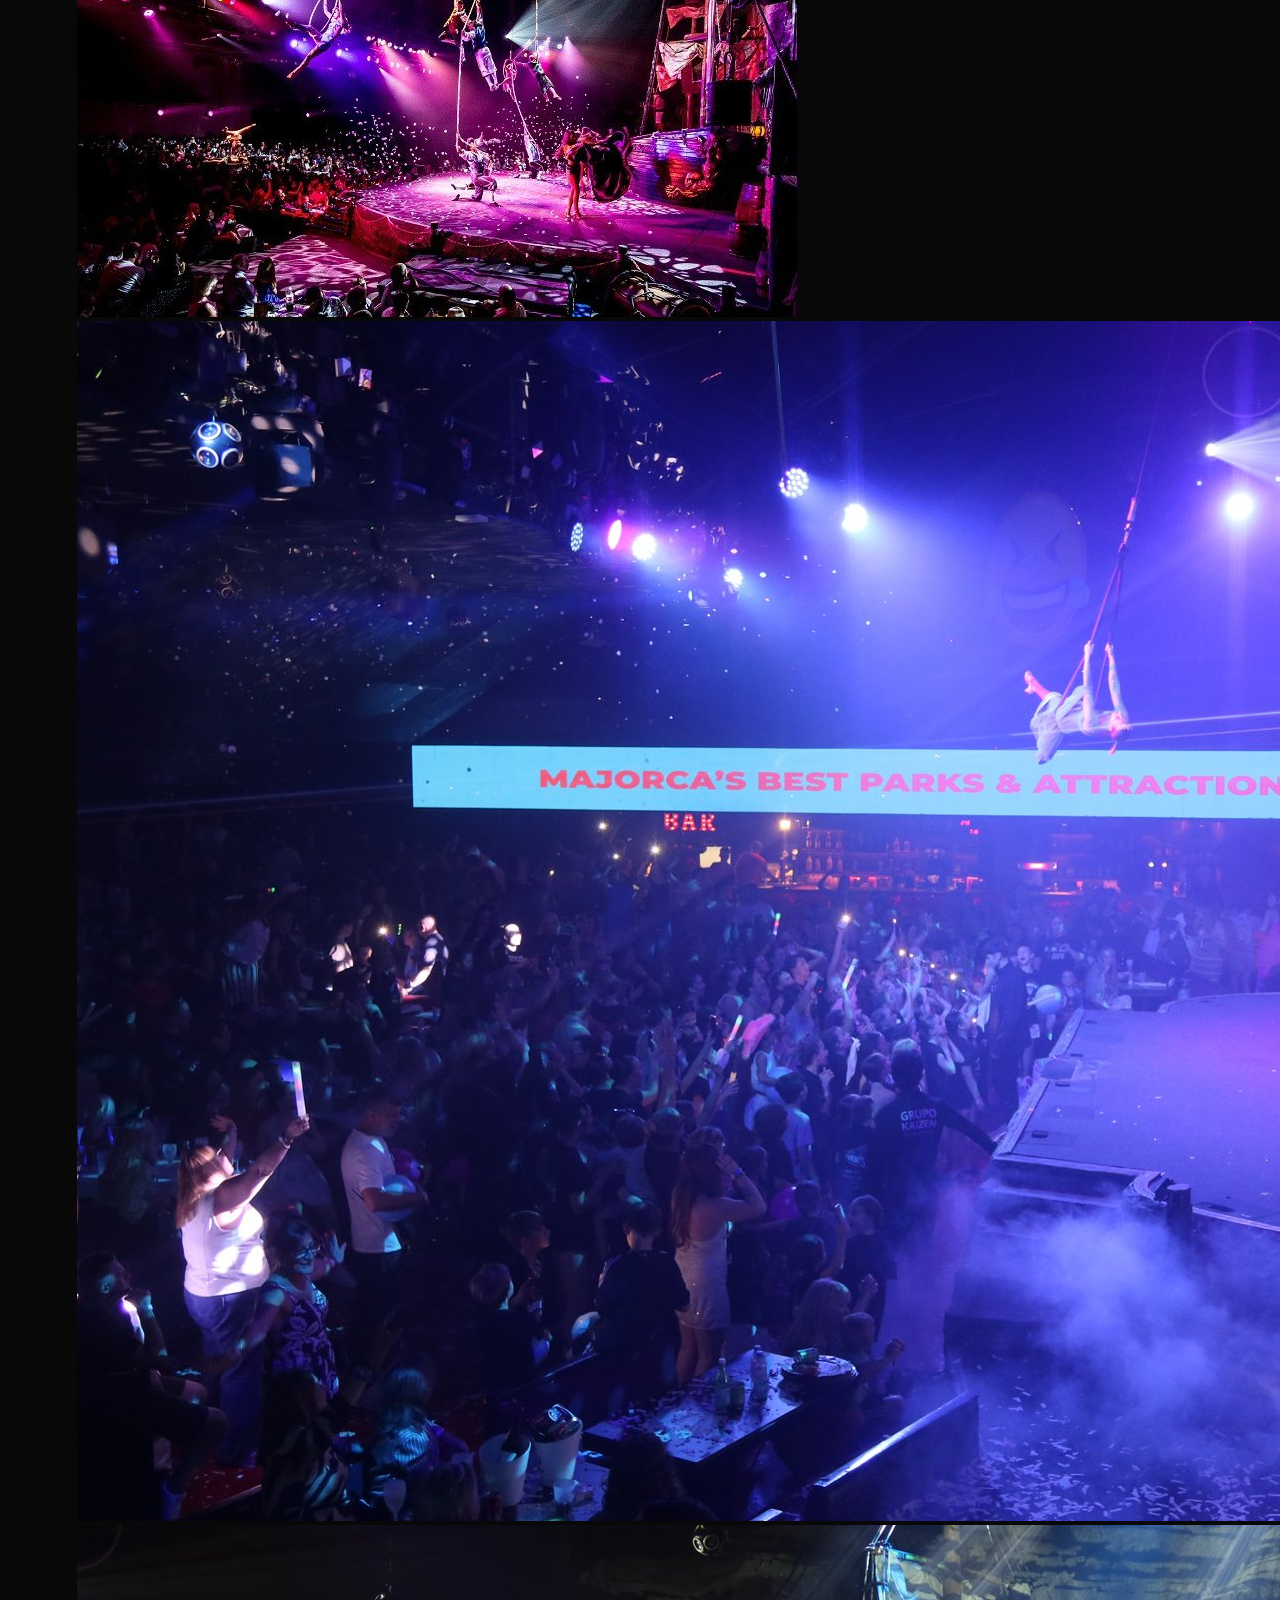
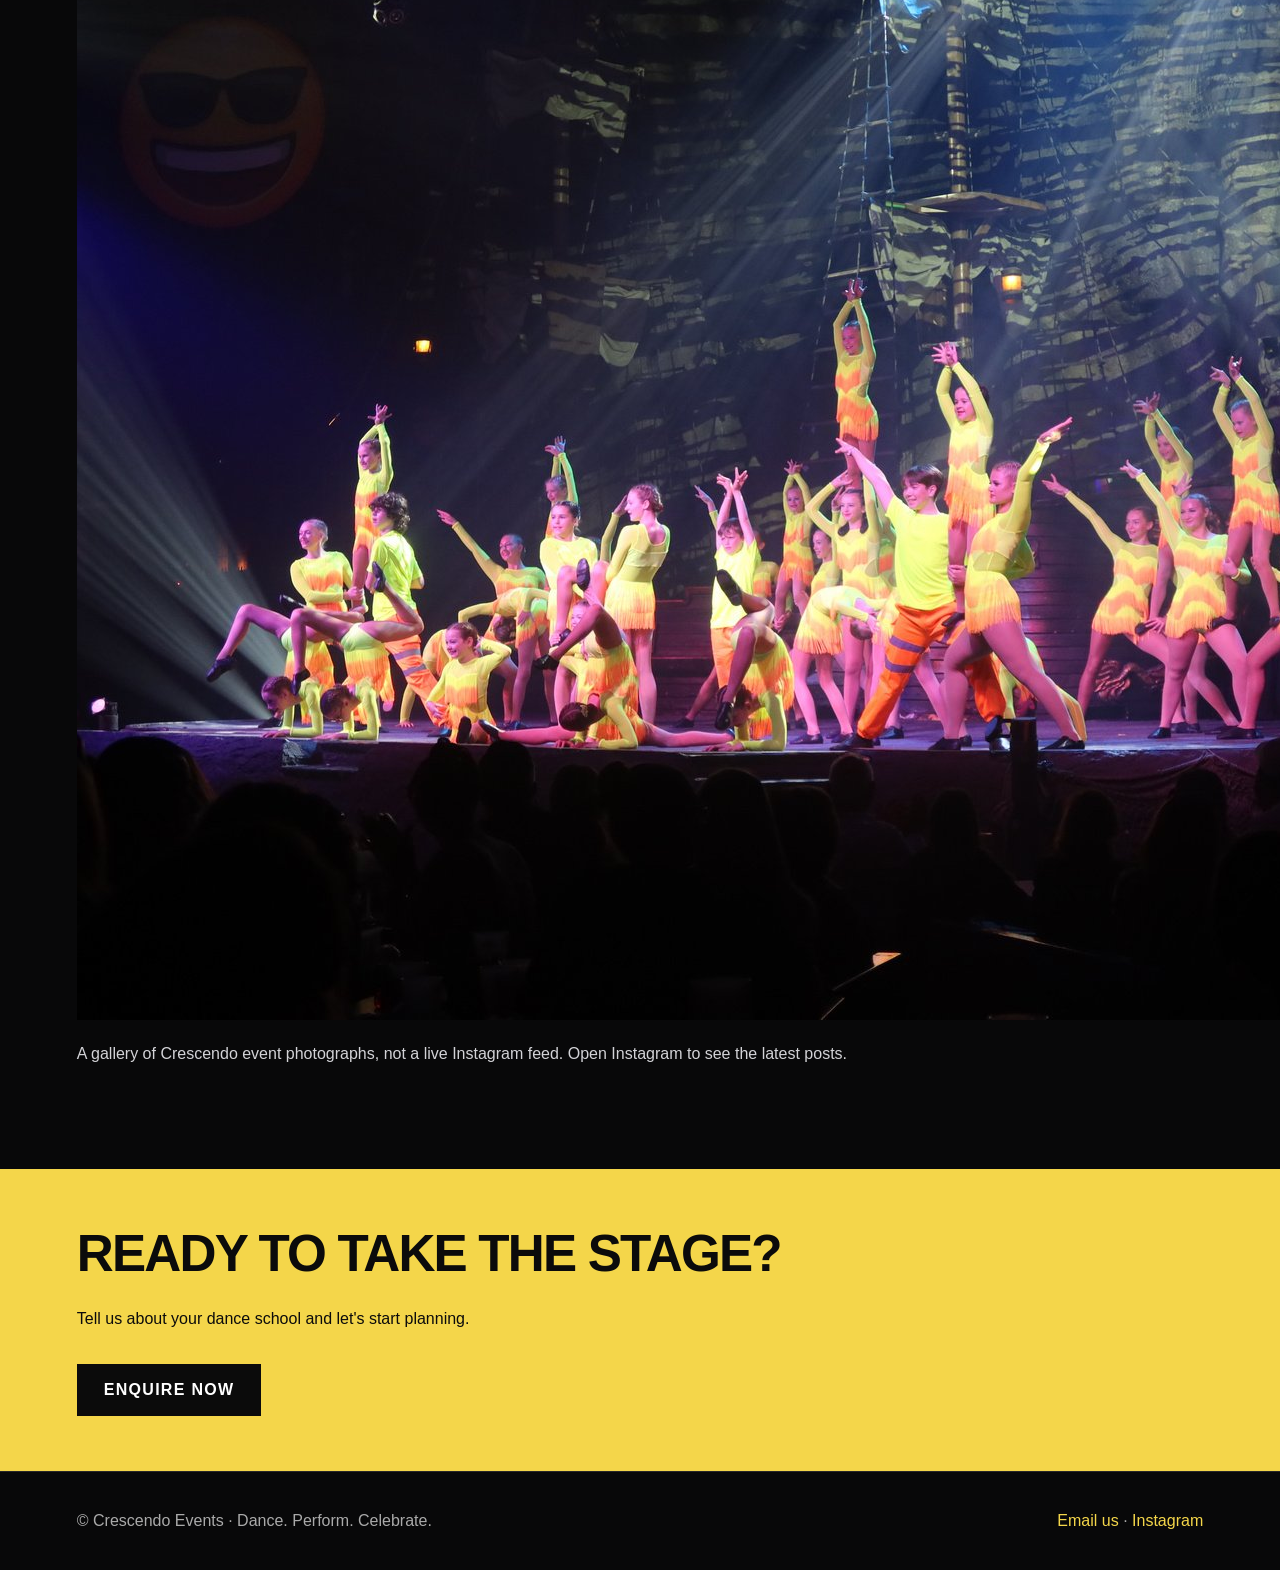
==== commit c7101224: "Add Instagram navigation, gallery and clearly labelled fictional community quotes" ====
--- a/index.html
+++ b/index.html
@@ -1 +1 @@
-<!doctype html><html lang="en"><head><meta charset="utf-8"><meta name="viewport" content="width=device-width,initial-scale=1"><meta name="description" content="Crescendo Events creates exceptional international dance performance experiences."><title>Home | Crescendo Events</title><link rel="stylesheet" href="style.css"></head><body><header><a class="brand" href="index.html">CRESCENDO EVENTS</a><nav><a href="index.html">Home</a><a href="about.html">About us</a><a href="pirates.html">Pirates Adventure</a><a href="enquiries.html">Enquiries</a></nav></header><main><div class="hero hero-home"><div class="hero-image" aria-hidden="true"></div><div class="inner"><div class="eyebrow">Express your unique artistry</div><h1>YOUR STAGE.<br><span class="gold">YOUR MOMENT.</span></h1><p class="lead">Unforgettable dance performance experiences for schools across the UK and internationally. Created with care, delivered with passion.</p><a class="button" href="pirates.html">Discover Mallorca</a><a class="button outline" href="enquiries.html">Make an enquiry</a></div></div><section><div class="inner"><div class="eyebrow">Welcome to Crescendo</div><h2>More than a <span class="gold">performance</span></h2><p class="lead">With over 20 years of experience organising educational and dance school trips abroad, we create inspiring, inclusive opportunities that help young performers grow in confidence and shine on exceptional stages.</p><div class="grid"><div class="tile"><h3>World-class stages</h3><p>Professional performance opportunities designed to make every dancer feel part of something special.</p></div><div class="tile"><h3>School-first planning</h3><p>We work closely with principals, performers and parents to make each experience rewarding and well organised.</p></div><div class="tile"><h3>Memories together</h3><p>From rehearsals to celebrations, the whole school community can share the experience.</p></div></div></div></section><section style="background:#111016"><div class="inner"><div class="eyebrow">Featured experience</div><h2>Pirates Adventure <span class="gold">Mallorca</span></h2><p class="lead">Take to the world-renowned Pirates Adventure stage, then celebrate at the exclusive Crescendo × Gringos Family Rave.</p><a class="button" href="pirates.html">Explore the event</a></div></section><section><div class="inner"><div class="eyebrow">Life on stage</div><h2>See the <span class="gold">experience</span></h2><div class="photo-grid"><img class="event-photo" src="assets/performance-stage.jpg" alt="Dance stage performance"><img class="event-photo" src="assets/stage-show.jpg" alt="Performers on stage"><img class="event-photo" src="assets/family-rave.jpg" alt="After-show celebration"></div></div></section><div class="strip"><div class="inner"><h2>Ready to take the stage?</h2><p>Tell us about your dance school and let's start planning.</p><a class="button" href="enquiries.html">Enquire now</a></div></div></main><footer><span>© Crescendo Events · Dance. Perform. Celebrate.</span><span><a href="mailto:crescendoeventsinfo@gmail.com">Email us</a> · <a href="https://www.instagram.com/_crescendoevents/">Instagram</a></span></footer></body></html>+<!doctype html><html lang="en"><head><meta charset="utf-8"><meta name="viewport" content="width=device-width,initial-scale=1"><meta name="description" content="Crescendo Events creates exceptional international dance performance experiences."><title>Home | Crescendo Events</title><link rel="stylesheet" href="style.css"></head><body><header><a class="brand" href="index.html">CRESCENDO EVENTS</a><nav><a href="index.html">Home</a><a href="about.html">About us</a><a href="pirates.html">Pirates Adventure</a><a href="enquiries.html">Enquiries</a><a class="header-instagram" href="https://www.instagram.com/_crescendoevents?vrfl=MXExZ2s5ZWVnNHZlcA==" target="_blank" rel="noopener noreferrer" aria-label="Visit Crescendo Events on Instagram"><svg aria-hidden="true" width="19" height="19" viewBox="0 0 24 24" fill="none" stroke="currentColor" stroke-width="1.8"><rect x="2.5" y="2.5" width="19" height="19" rx="5"></rect><circle cx="12" cy="12" r="4"></circle><circle cx="17.7" cy="6.5" r="1" fill="currentColor" stroke="none"></circle></svg><span>Instagram</span></a></nav></header><main><div class="hero hero-home"><div class="hero-image" aria-hidden="true"></div><div class="inner"><div class="eyebrow">Express your unique artistry</div><h1>YOUR STAGE.<br><span class="gold">YOUR MOMENT.</span></h1><p class="lead">Unforgettable dance performance experiences for schools across the UK and internationally. Created with care, delivered with passion.</p><a class="button" href="pirates.html">Discover Mallorca</a><a class="button outline" href="enquiries.html">Make an enquiry</a></div></div><section><div class="inner"><div class="eyebrow">Welcome to Crescendo</div><h2>More than a <span class="gold">performance</span></h2><p class="lead">With over 20 years of experience organising educational and dance school trips abroad, we create inspiring, inclusive opportunities that help young performers grow in confidence and shine on exceptional stages.</p><div class="grid"><div class="tile"><h3>World-class stages</h3><p>Professional performance opportunities designed to make every dancer feel part of something special.</p></div><div class="tile"><h3>School-first planning</h3><p>We work closely with principals, performers and parents to make each experience rewarding and well organised.</p></div><div class="tile"><h3>Memories together</h3><p>From rehearsals to celebrations, the whole school community can share the experience.</p></div></div></div></section><section style="background:#111016"><div class="inner"><div class="eyebrow">Featured experience</div><h2>Pirates Adventure <span class="gold">Mallorca</span></h2><p class="lead">Take to the world-renowned Pirates Adventure stage, then celebrate at the exclusive Crescendo × Gringos Family Rave.</p><a class="button" href="pirates.html">Explore the event</a></div></section><section><div class="inner"><div class="eyebrow">Life on stage</div><h2>See the <span class="gold">experience</span></h2><div class="photo-grid"><img class="event-photo" src="assets/performance-stage.jpg" alt="Dance stage performance"><img class="event-photo" src="assets/stage-show.jpg" alt="Performers on stage"><img class="event-photo" src="assets/family-rave.jpg" alt="After-show celebration"></div></div></section><section class="testimonials" aria-labelledby="voices-heading"><div class="inner"><div class="eyebrow">The Crescendo experience</div><h2 id="voices-heading">Words from the <span class="gold">dance community</span></h2><p class="lead">A glimpse of the excitement, friendships and memories that make performing together so special.</p><p class="fiction-notice">The following comments and names are fictional, created for the website design. They are not verified customer reviews.</p><div class="quote-grid"><article class="quote-card"><div class="quote-stars" aria-hidden="true">★★★★★</div><blockquote>“Seeing our dancers step onto a stage like that was unforgettable. Their confidence grew with every moment.”</blockquote><div class="quote-person"><span class="quote-avatar">SL</span><span><strong>Sarah L.</strong><small>Dance school principal · Lancashire</small></span></div></article><article class="quote-card"><div class="quote-stars" aria-hidden="true">★★★★★</div><blockquote>“The whole trip felt like one big celebration. The children loved the performance and the families loved sharing it.”</blockquote><div class="quote-person"><span class="quote-avatar">JM</span><span><strong>Jessica M.</strong><small>Dance parent · Manchester</small></span></div></article><article class="quote-card"><div class="quote-stars" aria-hidden="true">★★★★★</div><blockquote>“An amazing opportunity to perform, make new friends and create memories we'll talk about for years.”</blockquote><div class="quote-person"><span class="quote-avatar">EC</span><span><strong>Emily C.</strong><small>Young performer · Liverpool</small></span></div></article></div></div></section><section class="instagram-section" aria-labelledby="instagram-heading"><div class="inner"><div class="instagram-heading"><div><div class="eyebrow">Follow the journey</div><h2 id="instagram-heading">Find us on <span class="gold">Instagram</span></h2><p>Stage moments, performances and behind-the-scenes highlights.</p></div><a class="button outline" href="https://www.instagram.com/_crescendoevents?vrfl=MXExZ2s5ZWVnNHZlcA==" target="_blank" rel="noopener noreferrer"><svg aria-hidden="true" width="19" height="19" viewBox="0 0 24 24" fill="none" stroke="currentColor" stroke-width="1.8"><rect x="2.5" y="2.5" width="19" height="19" rx="5"></rect><circle cx="12" cy="12" r="4"></circle><circle cx="17.7" cy="6.5" r="1" fill="currentColor" stroke="none"></circle></svg> Follow @_crescendoevents</a></div><div class="insta-gallery"><a href="https://www.instagram.com/_crescendoevents?vrfl=MXExZ2s5ZWVnNHZlcA==" target="_blank" rel="noopener noreferrer" aria-label="Visit Instagram to see stage performances"><img src="assets/performance-stage.jpg" alt="Dance performance"></a><a href="https://www.instagram.com/_crescendoevents?vrfl=MXExZ2s5ZWVnNHZlcA==" target="_blank" rel="noopener noreferrer" aria-label="Visit Instagram to see Pirates Adventure"><img src="assets/pirates-stage.jpg" alt="Pirates Adventure performance"></a><a href="https://www.instagram.com/_crescendoevents?vrfl=MXExZ2s5ZWVnNHZlcA==" target="_blank" rel="noopener noreferrer" aria-label="Visit Instagram to see celebrations"><img src="assets/family-rave.jpg" alt="Family celebration"></a><a href="https://www.instagram.com/_crescendoevents?vrfl=MXExZ2s5ZWVnNHZlcA==" target="_blank" rel="noopener noreferrer" aria-label="Visit Instagram to see more dance moments"><img src="assets/stage-show.jpg" alt="Performers on stage"></a></div><p class="gallery-note">A gallery of Crescendo event photographs, not a live Instagram feed. Open Instagram to see the latest posts.</p></div></section><div class="strip"><div class="inner"><h2>Ready to take the stage?</h2><p>Tell us about your dance school and let's start planning.</p><a class="button" href="enquiries.html">Enquire now</a></div></div></main><footer><span>© Crescendo Events · Dance. Perform. Celebrate.</span><span><a href="mailto:crescendoeventsinfo@gmail.com">Email us</a> · <a href="https://www.instagram.com/_crescendoevents/">Instagram</a></span></footer></body></html>
--- a/style.css
+++ b/style.css
@@ -3,3 +3,9 @@
 header{backdrop-filter:blur(16px);box-shadow:0 8px 30px #0005}.brand{display:flex;align-items:center;gap:12px}.brand:before{content:"";width:33px;height:30px;display:inline-block;background:linear-gradient(150deg,transparent 45%,#f4d64a 46% 49%,transparent 50%),linear-gradient(30deg,transparent 45%,#f4d64a 46% 49%,transparent 50%);border-left:2px solid var(--gold)}.hero{position:relative;overflow:hidden;isolation:isolate;min-height:580px;display:flex;align-items:center}.hero .inner{position:relative;z-index:2;width:100%}.hero-image{position:absolute;z-index:-1;inset:0;background-size:cover;background-position:center;opacity:.48;transform:scale(1.04);animation:reveal 1.6s ease-out both}.hero-home .hero-image{background-image:linear-gradient(90deg,#080809 10%,#08080977 62%,#08080944),url('assets/performance-stage.jpg')}.hero-pirates .hero-image{background-image:linear-gradient(90deg,#080809 10%,#08080977 65%,#08080944),url('assets/pirates-stage.jpg')}.hero-about .hero-image{background-image:linear-gradient(90deg,#080809 10%,#08080988 65%,#08080955),url('assets/dancer.jpg')}@keyframes reveal{from{opacity:0;transform:scale(1.1)}to{opacity:.48;transform:scale(1.04)}}.tile{transition:transform .25s,border-color .25s}.tile:hover{transform:translateY(-5px);border-color:#f4d64a88}.button{transition:transform .2s,filter .2s}.button:hover{transform:translateY(-3px);filter:brightness(1.08)}.hero h1{text-shadow:0 5px 35px #0008}.eyebrow{font-size:.83rem}.gold{color:#ffe24f}@media(prefers-reduced-motion:reduce){.hero-image,.tile,.button{animation:none;transition:none}}
 /* Official Crescendo Events identity */
 header .brand{font-size:0;letter-spacing:0;min-width:155px;min-height:62px;display:inline-flex;align-items:center}header .brand:before{display:none}header .brand:after{content:"";display:block;width:165px;height:72px;background:url('assets/crescendo-logo.png.png') center/contain no-repeat}.brand img{display:block;width:165px;max-height:75px;object-fit:contain}.hero-home .hero-image{background-image:linear-gradient(90deg,#080809 5%,#080809aa 52%,#08080955),url('assets/performance-stage.jpg')}.hero-pirates .hero-image{background-image:linear-gradient(90deg,#080809 5%,#080809aa 52%,#08080955),url('assets/pirates-stage.jpg')}.hero-about .hero-image{background-image:linear-gradient(90deg,#080809 5%,#080809aa 52%,#08080955),url('assets/dancer.jpg')}.event-photo{width:100%;height:320px;object-fit:cover;display:block}.photo-grid{display:grid;grid-template-columns:repeat(3,1fr);gap:12px}.partner-logos{display:flex;align-items:center;justify-content:center;gap:40px;flex-wrap:wrap;padding:35px 0}.partner-logos img{width:180px;height:135px;object-fit:contain}.brand-mark{display:block;width:230px;max-width:65vw;margin-bottom:22px}@media(max-width:750px){.photo-grid{grid-template-columns:1fr}.event-photo{height:230px}header .brand:after{width:135px;height:58px}}
+
+/* Larger current logo in top navigation; old hero logo removed */
+header .brand{min-width:230px;min-height:92px;flex-shrink:0}header .brand:after{width:230px;height:95px}header{padding-top:12px;padding-bottom:12px}.hero-home .brand-mark{display:none!important}@media(max-width:750px){header .brand{min-width:180px;min-height:75px}header .brand:after{width:180px;height:76px}}
+
+/* Larger Crescendo Events masthead logo */
+header .brand{min-width:320px;min-height:128px}header .brand:after{width:320px;height:130px}header{padding-top:8px;padding-bottom:8px}@media(max-width:900px){header .brand{min-width:235px;min-height:95px}header .brand:after{width:235px;height:98px}}@media(max-width:750px){header .brand{min-width:215px;min-height:88px}header .brand:after{width:215px;height:90px}}
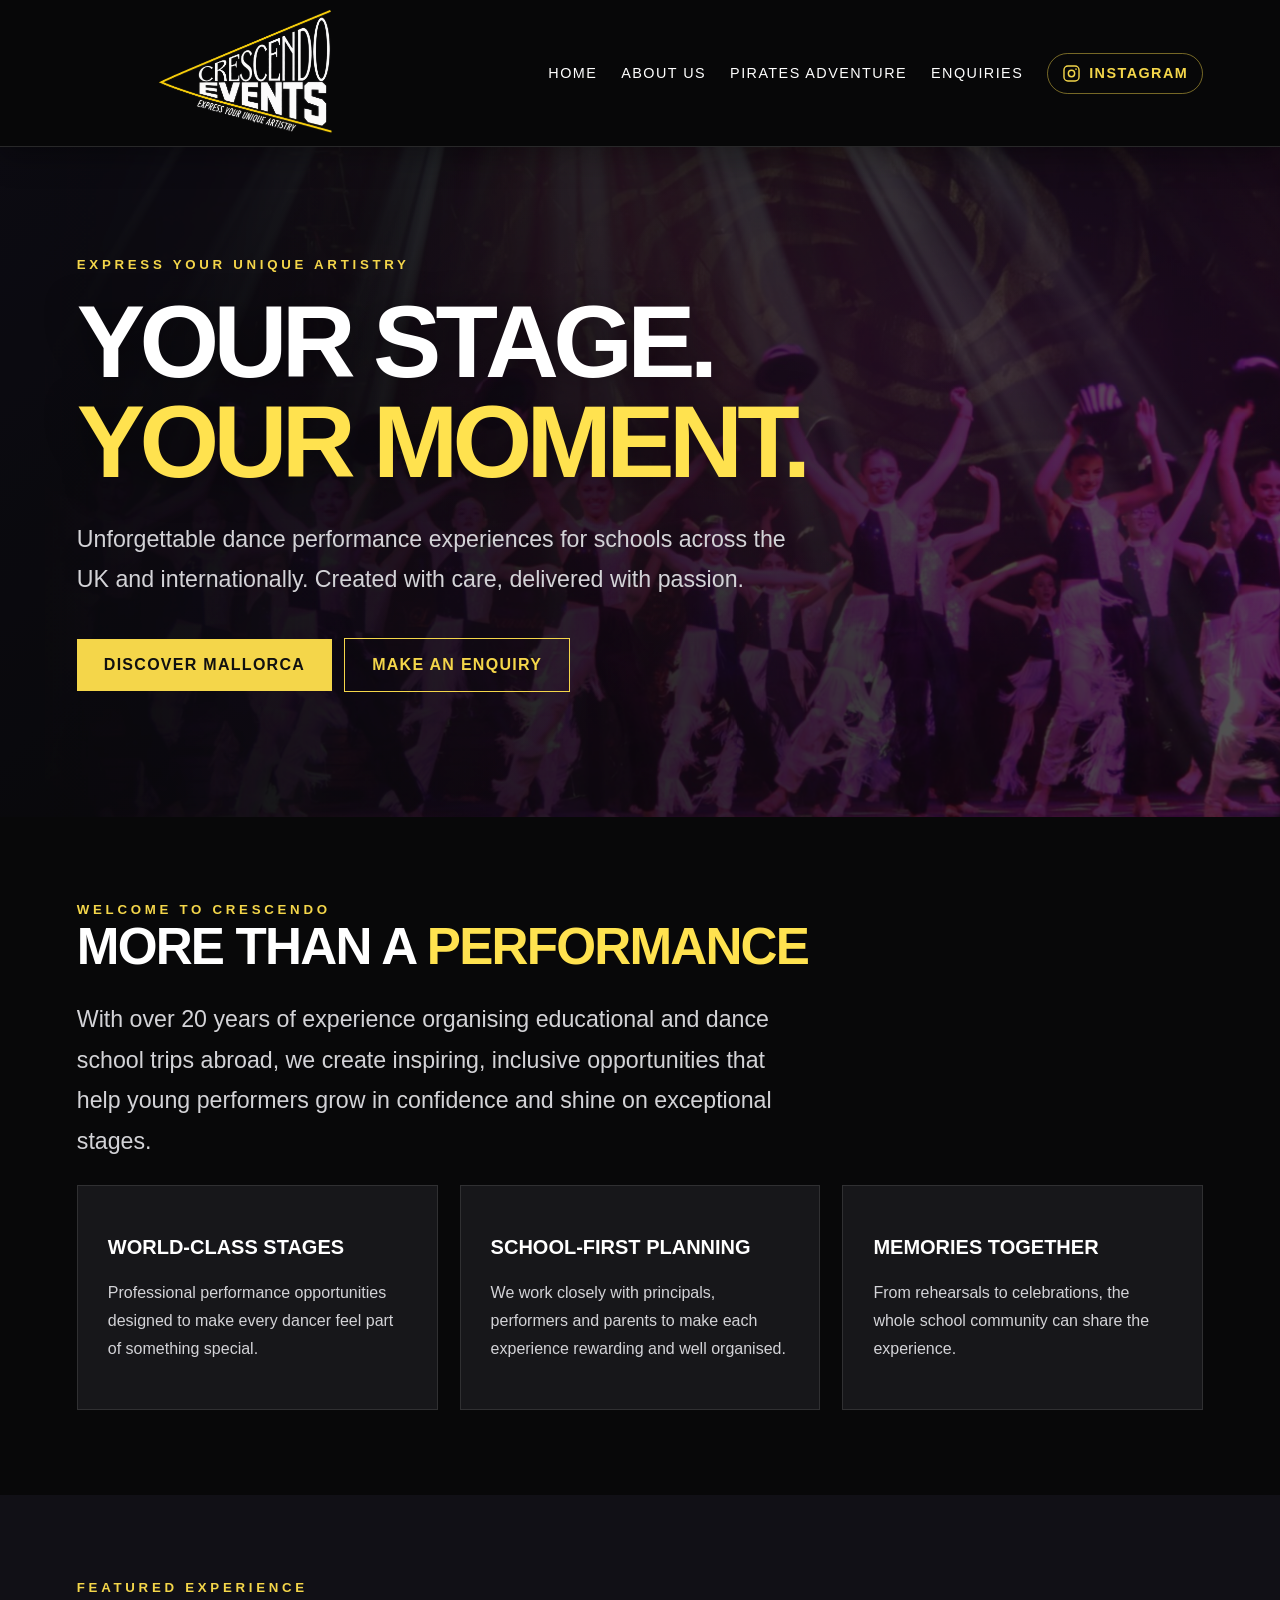
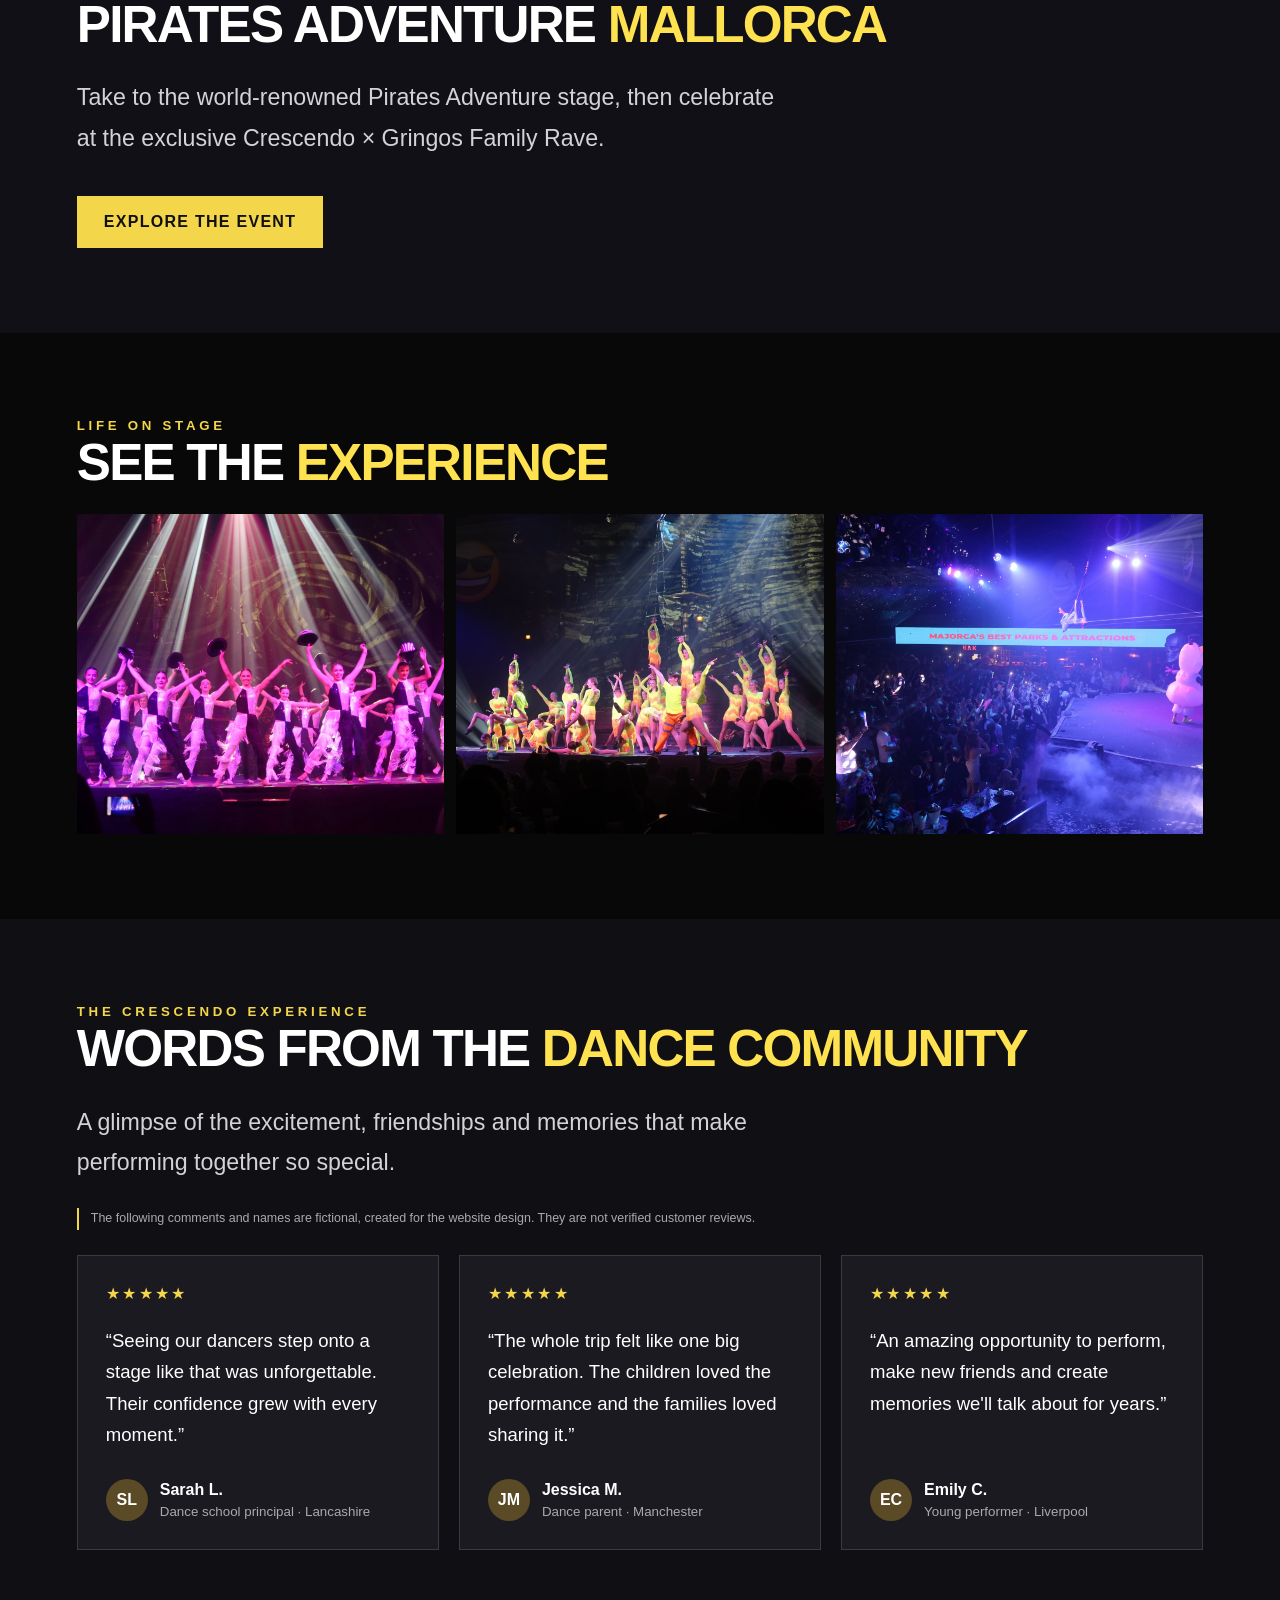
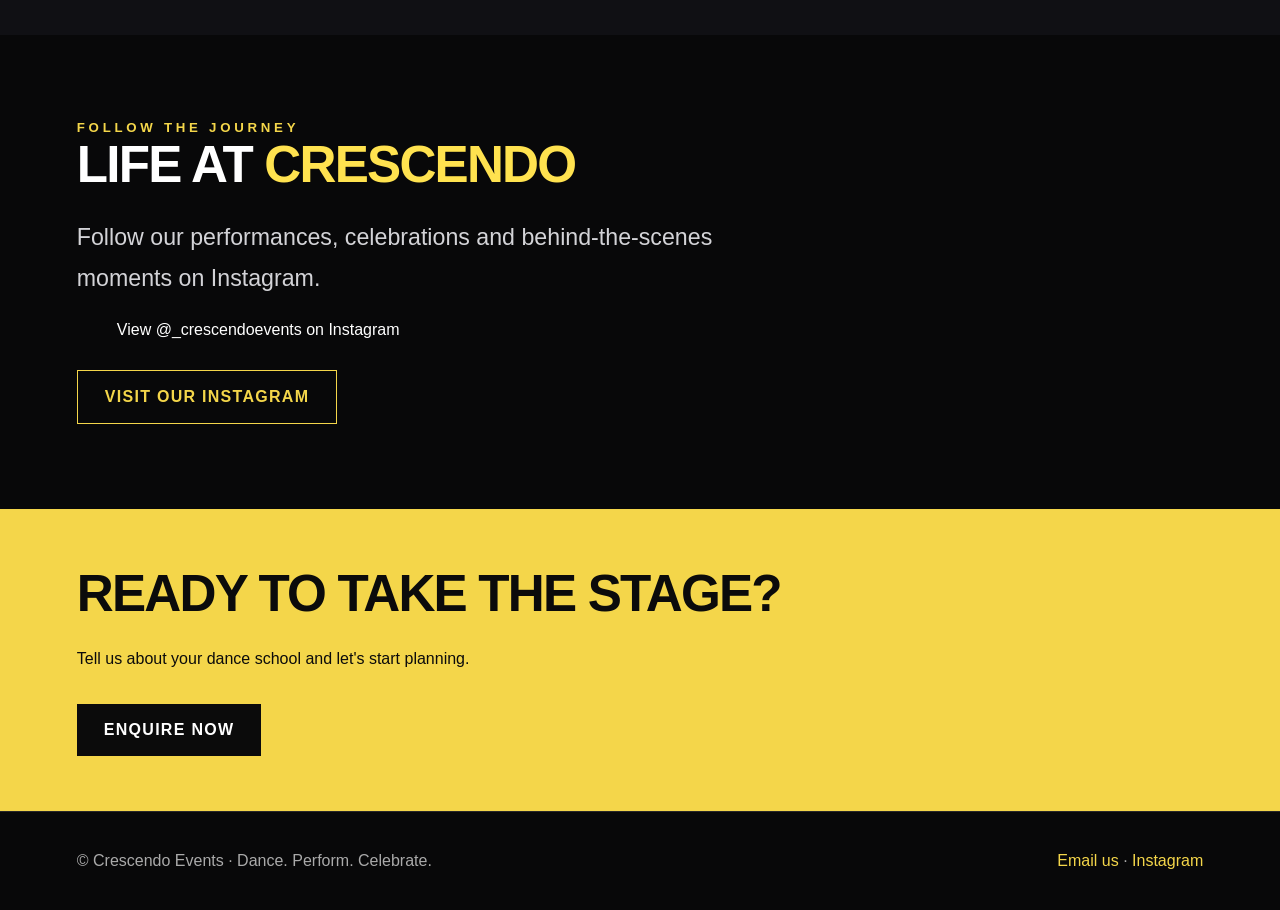
==== commit 904c439d: "Replace static Instagram gallery with Ormskirk-style Instagram embed" ====
--- a/index.html
+++ b/index.html
@@ -1 +1 @@
-<!doctype html><html lang="en"><head><meta charset="utf-8"><meta name="viewport" content="width=device-width,initial-scale=1"><meta name="description" content="Crescendo Events creates exceptional international dance performance experiences."><title>Home | Crescendo Events</title><link rel="stylesheet" href="style.css"></head><body><header><a class="brand" href="index.html">CRESCENDO EVENTS</a><nav><a href="index.html">Home</a><a href="about.html">About us</a><a href="pirates.html">Pirates Adventure</a><a href="enquiries.html">Enquiries</a><a class="header-instagram" href="https://www.instagram.com/_crescendoevents?vrfl=MXExZ2s5ZWVnNHZlcA==" target="_blank" rel="noopener noreferrer" aria-label="Visit Crescendo Events on Instagram"><svg aria-hidden="true" width="19" height="19" viewBox="0 0 24 24" fill="none" stroke="currentColor" stroke-width="1.8"><rect x="2.5" y="2.5" width="19" height="19" rx="5"></rect><circle cx="12" cy="12" r="4"></circle><circle cx="17.7" cy="6.5" r="1" fill="currentColor" stroke="none"></circle></svg><span>Instagram</span></a></nav></header><main><div class="hero hero-home"><div class="hero-image" aria-hidden="true"></div><div class="inner"><div class="eyebrow">Express your unique artistry</div><h1>YOUR STAGE.<br><span class="gold">YOUR MOMENT.</span></h1><p class="lead">Unforgettable dance performance experiences for schools across the UK and internationally. Created with care, delivered with passion.</p><a class="button" href="pirates.html">Discover Mallorca</a><a class="button outline" href="enquiries.html">Make an enquiry</a></div></div><section><div class="inner"><div class="eyebrow">Welcome to Crescendo</div><h2>More than a <span class="gold">performance</span></h2><p class="lead">With over 20 years of experience organising educational and dance school trips abroad, we create inspiring, inclusive opportunities that help young performers grow in confidence and shine on exceptional stages.</p><div class="grid"><div class="tile"><h3>World-class stages</h3><p>Professional performance opportunities designed to make every dancer feel part of something special.</p></div><div class="tile"><h3>School-first planning</h3><p>We work closely with principals, performers and parents to make each experience rewarding and well organised.</p></div><div class="tile"><h3>Memories together</h3><p>From rehearsals to celebrations, the whole school community can share the experience.</p></div></div></div></section><section style="background:#111016"><div class="inner"><div class="eyebrow">Featured experience</div><h2>Pirates Adventure <span class="gold">Mallorca</span></h2><p class="lead">Take to the world-renowned Pirates Adventure stage, then celebrate at the exclusive Crescendo × Gringos Family Rave.</p><a class="button" href="pirates.html">Explore the event</a></div></section><section><div class="inner"><div class="eyebrow">Life on stage</div><h2>See the <span class="gold">experience</span></h2><div class="photo-grid"><img class="event-photo" src="assets/performance-stage.jpg" alt="Dance stage performance"><img class="event-photo" src="assets/stage-show.jpg" alt="Performers on stage"><img class="event-photo" src="assets/family-rave.jpg" alt="After-show celebration"></div></div></section><section class="testimonials" aria-labelledby="voices-heading"><div class="inner"><div class="eyebrow">The Crescendo experience</div><h2 id="voices-heading">Words from the <span class="gold">dance community</span></h2><p class="lead">A glimpse of the excitement, friendships and memories that make performing together so special.</p><p class="fiction-notice">The following comments and names are fictional, created for the website design. They are not verified customer reviews.</p><div class="quote-grid"><article class="quote-card"><div class="quote-stars" aria-hidden="true">★★★★★</div><blockquote>“Seeing our dancers step onto a stage like that was unforgettable. Their confidence grew with every moment.”</blockquote><div class="quote-person"><span class="quote-avatar">SL</span><span><strong>Sarah L.</strong><small>Dance school principal · Lancashire</small></span></div></article><article class="quote-card"><div class="quote-stars" aria-hidden="true">★★★★★</div><blockquote>“The whole trip felt like one big celebration. The children loved the performance and the families loved sharing it.”</blockquote><div class="quote-person"><span class="quote-avatar">JM</span><span><strong>Jessica M.</strong><small>Dance parent · Manchester</small></span></div></article><article class="quote-card"><div class="quote-stars" aria-hidden="true">★★★★★</div><blockquote>“An amazing opportunity to perform, make new friends and create memories we'll talk about for years.”</blockquote><div class="quote-person"><span class="quote-avatar">EC</span><span><strong>Emily C.</strong><small>Young performer · Liverpool</small></span></div></article></div></div></section><section class="instagram-section" aria-labelledby="instagram-heading"><div class="inner"><div class="instagram-heading"><div><div class="eyebrow">Follow the journey</div><h2 id="instagram-heading">Find us on <span class="gold">Instagram</span></h2><p>Stage moments, performances and behind-the-scenes highlights.</p></div><a class="button outline" href="https://www.instagram.com/_crescendoevents?vrfl=MXExZ2s5ZWVnNHZlcA==" target="_blank" rel="noopener noreferrer"><svg aria-hidden="true" width="19" height="19" viewBox="0 0 24 24" fill="none" stroke="currentColor" stroke-width="1.8"><rect x="2.5" y="2.5" width="19" height="19" rx="5"></rect><circle cx="12" cy="12" r="4"></circle><circle cx="17.7" cy="6.5" r="1" fill="currentColor" stroke="none"></circle></svg> Follow @_crescendoevents</a></div><div class="insta-gallery"><a href="https://www.instagram.com/_crescendoevents?vrfl=MXExZ2s5ZWVnNHZlcA==" target="_blank" rel="noopener noreferrer" aria-label="Visit Instagram to see stage performances"><img src="assets/performance-stage.jpg" alt="Dance performance"></a><a href="https://www.instagram.com/_crescendoevents?vrfl=MXExZ2s5ZWVnNHZlcA==" target="_blank" rel="noopener noreferrer" aria-label="Visit Instagram to see Pirates Adventure"><img src="assets/pirates-stage.jpg" alt="Pirates Adventure performance"></a><a href="https://www.instagram.com/_crescendoevents?vrfl=MXExZ2s5ZWVnNHZlcA==" target="_blank" rel="noopener noreferrer" aria-label="Visit Instagram to see celebrations"><img src="assets/family-rave.jpg" alt="Family celebration"></a><a href="https://www.instagram.com/_crescendoevents?vrfl=MXExZ2s5ZWVnNHZlcA==" target="_blank" rel="noopener noreferrer" aria-label="Visit Instagram to see more dance moments"><img src="assets/stage-show.jpg" alt="Performers on stage"></a></div><p class="gallery-note">A gallery of Crescendo event photographs, not a live Instagram feed. Open Instagram to see the latest posts.</p></div></section><div class="strip"><div class="inner"><h2>Ready to take the stage?</h2><p>Tell us about your dance school and let's start planning.</p><a class="button" href="enquiries.html">Enquire now</a></div></div></main><footer><span>© Crescendo Events · Dance. Perform. Celebrate.</span><span><a href="mailto:crescendoeventsinfo@gmail.com">Email us</a> · <a href="https://www.instagram.com/_crescendoevents/">Instagram</a></span></footer></body></html>+<!doctype html><html lang="en"><head><meta charset="utf-8"><meta name="viewport" content="width=device-width,initial-scale=1"><meta name="description" content="Crescendo Events creates exceptional international dance performance experiences."><title>Home | Crescendo Events</title><link rel="stylesheet" href="style.css"></head><body><header><a class="brand" href="index.html">CRESCENDO EVENTS</a><nav><a href="index.html">Home</a><a href="about.html">About us</a><a href="pirates.html">Pirates Adventure</a><a href="enquiries.html">Enquiries</a><a class="header-instagram" href="https://www.instagram.com/_crescendoevents?vrfl=MXExZ2s5ZWVnNHZlcA==" target="_blank" rel="noopener noreferrer" aria-label="Visit Crescendo Events on Instagram"><svg aria-hidden="true" width="19" height="19" viewBox="0 0 24 24" fill="none" stroke="currentColor" stroke-width="1.8"><rect x="2.5" y="2.5" width="19" height="19" rx="5"></rect><circle cx="12" cy="12" r="4"></circle><circle cx="17.7" cy="6.5" r="1" fill="currentColor" stroke="none"></circle></svg><span>Instagram</span></a></nav></header><main><div class="hero hero-home"><div class="hero-image" aria-hidden="true"></div><div class="inner"><div class="eyebrow">Express your unique artistry</div><h1>YOUR STAGE.<br><span class="gold">YOUR MOMENT.</span></h1><p class="lead">Unforgettable dance performance experiences for schools across the UK and internationally. Created with care, delivered with passion.</p><a class="button" href="pirates.html">Discover Mallorca</a><a class="button outline" href="enquiries.html">Make an enquiry</a></div></div><section><div class="inner"><div class="eyebrow">Welcome to Crescendo</div><h2>More than a <span class="gold">performance</span></h2><p class="lead">With over 20 years of experience organising educational and dance school trips abroad, we create inspiring, inclusive opportunities that help young performers grow in confidence and shine on exceptional stages.</p><div class="grid"><div class="tile"><h3>World-class stages</h3><p>Professional performance opportunities designed to make every dancer feel part of something special.</p></div><div class="tile"><h3>School-first planning</h3><p>We work closely with principals, performers and parents to make each experience rewarding and well organised.</p></div><div class="tile"><h3>Memories together</h3><p>From rehearsals to celebrations, the whole school community can share the experience.</p></div></div></div></section><section style="background:#111016"><div class="inner"><div class="eyebrow">Featured experience</div><h2>Pirates Adventure <span class="gold">Mallorca</span></h2><p class="lead">Take to the world-renowned Pirates Adventure stage, then celebrate at the exclusive Crescendo × Gringos Family Rave.</p><a class="button" href="pirates.html">Explore the event</a></div></section><section><div class="inner"><div class="eyebrow">Life on stage</div><h2>See the <span class="gold">experience</span></h2><div class="photo-grid"><img class="event-photo" src="assets/performance-stage.jpg" alt="Dance stage performance"><img class="event-photo" src="assets/stage-show.jpg" alt="Performers on stage"><img class="event-photo" src="assets/family-rave.jpg" alt="After-show celebration"></div></div></section><section class="testimonials" aria-labelledby="voices-heading"><div class="inner"><div class="eyebrow">The Crescendo experience</div><h2 id="voices-heading">Words from the <span class="gold">dance community</span></h2><p class="lead">A glimpse of the excitement, friendships and memories that make performing together so special.</p><p class="fiction-notice">The following comments and names are fictional, created for the website design. They are not verified customer reviews.</p><div class="quote-grid"><article class="quote-card"><div class="quote-stars" aria-hidden="true">★★★★★</div><blockquote>“Seeing our dancers step onto a stage like that was unforgettable. Their confidence grew with every moment.”</blockquote><div class="quote-person"><span class="quote-avatar">SL</span><span><strong>Sarah L.</strong><small>Dance school principal · Lancashire</small></span></div></article><article class="quote-card"><div class="quote-stars" aria-hidden="true">★★★★★</div><blockquote>“The whole trip felt like one big celebration. The children loved the performance and the families loved sharing it.”</blockquote><div class="quote-person"><span class="quote-avatar">JM</span><span><strong>Jessica M.</strong><small>Dance parent · Manchester</small></span></div></article><article class="quote-card"><div class="quote-stars" aria-hidden="true">★★★★★</div><blockquote>“An amazing opportunity to perform, make new friends and create memories we'll talk about for years.”</blockquote><div class="quote-person"><span class="quote-avatar">EC</span><span><strong>Emily C.</strong><small>Young performer · Liverpool</small></span></div></article></div></div></section><section class="instagram-section" aria-labelledby="instagram-heading"><div class="inner"><div class="eyebrow">Follow the journey</div><h2 id="instagram-heading">Life at <span class="gold">Crescendo</span></h2><p class="lead">Follow our performances, celebrations and behind-the-scenes moments on Instagram.</p><div class="crescendo-social-embed"><blockquote class="instagram-media" data-instgrm-permalink="https://www.instagram.com/_crescendoevents/" data-instgrm-version="14"><a href="https://www.instagram.com/_crescendoevents/" target="_blank" rel="noopener noreferrer">View @_crescendoevents on Instagram</a></blockquote></div><a class="button outline" href="https://www.instagram.com/_crescendoevents?vrfl=MXExZ2s5ZWVnNHZlcA==" target="_blank" rel="noopener noreferrer">Visit our Instagram</a></div></section><div class="strip"><div class="inner"><h2>Ready to take the stage?</h2><p>Tell us about your dance school and let's start planning.</p><a class="button" href="enquiries.html">Enquire now</a></div></div></main><footer><span>© Crescendo Events · Dance. Perform. Celebrate.</span><span><a href="mailto:crescendoeventsinfo@gmail.com">Email us</a> · <a href="https://www.instagram.com/_crescendoevents/">Instagram</a></span></footer><script async src="https://www.instagram.com/embed.js"></script></body></html>
--- a/style.css
+++ b/style.css
@@ -9,3 +9,6 @@
 
 /* Larger Crescendo Events masthead logo */
 header .brand{min-width:320px;min-height:128px}header .brand:after{width:320px;height:130px}header{padding-top:8px;padding-bottom:8px}@media(max-width:900px){header .brand{min-width:235px;min-height:95px}header .brand:after{width:235px;height:98px}}@media(max-width:750px){header .brand{min-width:215px;min-height:88px}header .brand:after{width:215px;height:90px}}
+
+/* Social navigation, community quotes and Instagram gallery */
+header nav{align-items:center}.header-instagram{display:inline-flex;align-items:center;gap:8px;color:var(--gold);font-weight:700;border:1px solid #f4d64a77;border-radius:100px;padding:10px 14px;white-space:nowrap}.header-instagram:hover{background:#f4d64a20}.testimonials{background:#101014}.fiction-notice{font-size:.78rem;color:#aaa;border-left:2px solid var(--gold);padding-left:12px;margin:25px 0}.quote-grid{display:grid;grid-template-columns:repeat(3,minmax(0,1fr));gap:20px}.quote-card{background:#1b1a20;border:1px solid #ffffff24;padding:28px;display:flex;flex-direction:column;min-height:290px}.quote-stars{color:var(--gold);letter-spacing:.15em}.quote-card blockquote{font-size:1.16rem;line-height:1.7;margin:22px 0 28px;flex:1}.quote-person{display:flex;align-items:center;gap:12px}.quote-avatar{width:42px;height:42px;display:grid;place-items:center;background:#5a4a26;color:#fff;border-radius:50%;font-weight:800}.quote-person strong,.quote-person small{display:block}.quote-person small{color:#aaa;margin-top:5px}.instagram-heading{display:flex;justify-content:space-between;align-items:end;gap:25px;margin-bottom:25px}.instagram-heading .button{display:inline-flex;align-items:center;gap:10px}.insta-gallery{display:grid;grid-template-columns:repeat(4,minmax(0,1fr));gap:12px}.insta-gallery a{display:block;aspect-ratio:1;overflow:hidden;background:#18181b}.insta-gallery img{width:100%;height:100%;object-fit:cover;transition:transform .35s}.insta-gallery a:hover img{transform:scale(1.06)}.gallery-note{font-size:.8rem;color:#999}@media(max-width:950px){.quote-grid{grid-template-columns:1fr}.instagram-heading{display:block}.insta-gallery{grid-template-columns:repeat(2,minmax(0,1fr))}}@media(max-width:750px){header nav{gap:10px}.header-instagram{padding:8px 10px}.header-instagram span{display:none}.quote-card{min-height:0}}
